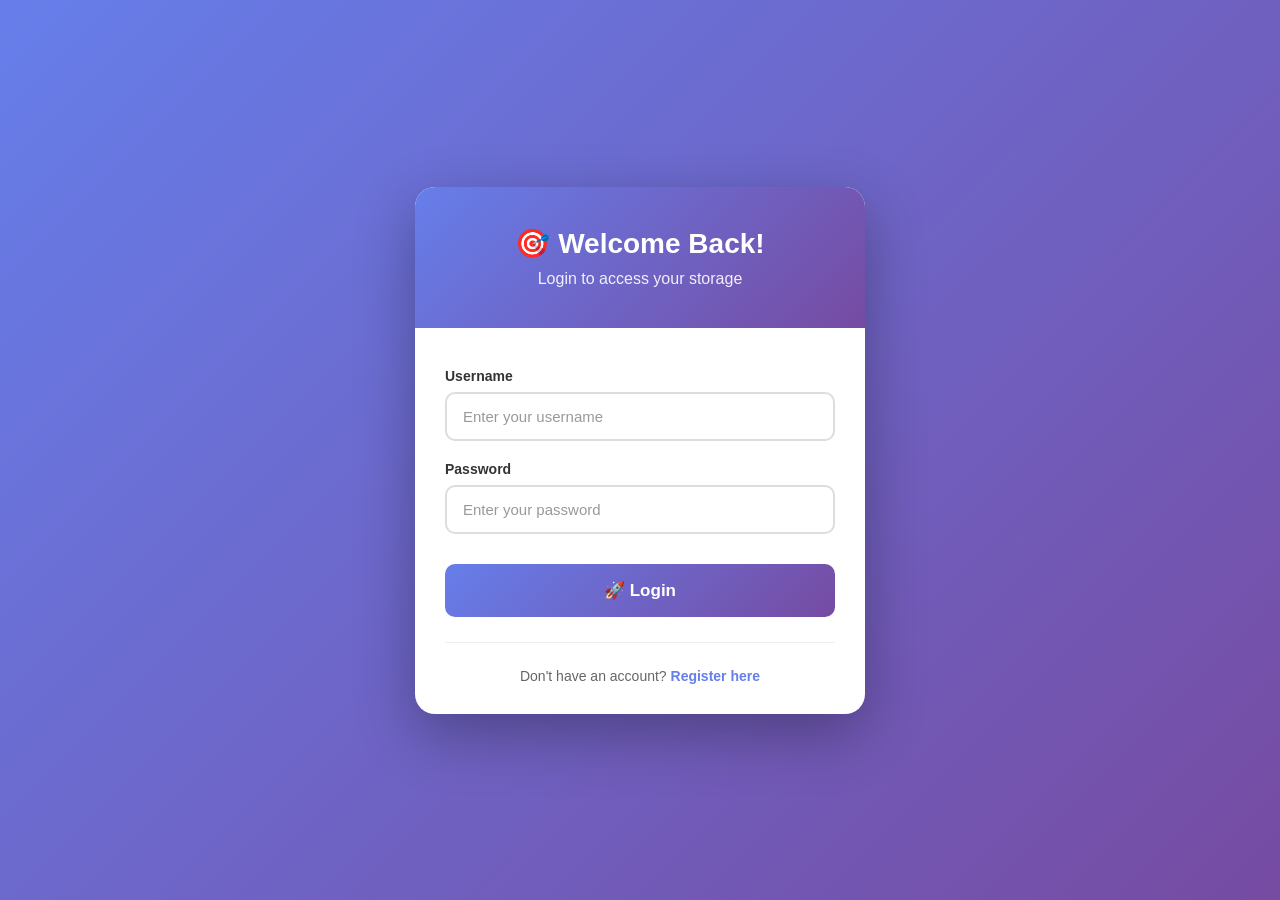
==== frontend/dashboard.html @ 31996324 "login-dash changes" ====
<!DOCTYPE html>
<html lang="en">
<head>
    <meta charset="UTF-8">
    <meta name="viewport" content="width=device-width, initial-scale=1.0">
    <title>Dashboard - Intelligent Multi-Modal Storage</title>
    <link rel="stylesheet" href="dashboard-style.css">
</head>
<body>
    <div class="container">
        <!-- Navigation Bar -->
        <nav class="navbar">
            <div class="navbar-left">
                <span class="logo">🎯</span>
                <h2>Multi-Modal Storage</h2>
            </div>
            <div class="navbar-right">
                <div class="user-info">
                    <div class="username" id="displayName">Loading...</div>
                    <div class="email" id="displayEmail"></div>
                </div>
                <button class="logout-btn" onclick="handleLogout()">
                    🚪 Logout
                </button>
            </div>
        </nav>

        <!-- Welcome Section -->
        <div class="welcome-section">
            <h1>Welcome, <span id="welcomeName">User</span>! 👋</h1>
            <p>Manage your files and uploads from your personal dashboard</p>
        </div>

        <!-- Statistics Cards -->
        <div class="stats-grid">
            <div class="stat-card">
                <div class="icon">🖼️</div>
                <div class="number" id="imageCount">0</div>
                <div class="label">Images</div>
            </div>
            <div class="stat-card">
                <div class="icon">🎬</div>
                <div class="number" id="videoCount">0</div>
                <div class="label">Videos</div>
            </div>
            <div class="stat-card">
                <div class="icon">📊</div>
                <div class="number" id="jsonCount">0</div>
                <div class="label">JSON Files</div>
            </div>
        </div>

        <!-- Upload Section -->
        <div class="upload-card">
            <h2>📤 Upload New Content</h2>
            
            <form id="uploadForm" method="POST" enctype="multipart/form-data">
                <!-- File Upload Section -->
                <div class="form-section">
                    <label for="media_file" class="form-label">
                        📁 Upload Media File
                        <span class="label-hint">(Images or Videos)</span>
                    </label>
                    <div class="file-input-wrapper">
                        <input 
                            type="file" 
                            id="media_file" 
                            name="file" 
                            accept="image/*,video/*"
                            class="file-input"
                        >
                        <label for="media_file" class="file-input-label">
                            <span class="file-icon">📎</span>
                            <span id="fileName">Choose a file...</span>
                        </label>
                    </div>
                    <p class="input-hint">Supported: JPG, PNG, GIF, MP4, AVI, MOV, etc.</p>
                </div>

                <!-- Divider -->
                <div class="divider">
                    <span>OR</span>
                </div>

                <!-- JSON Input Section -->
                <div class="form-section">
                    <label for="json_text" class="form-label">
                        📊 JSON Structured Data
                        <span class="label-hint">(Paste JSON content)</span>
                    </label>
                    <textarea 
                        id="json_text" 
                        name="json_data" 
                        placeholder='{"name": "John", "age": 25, "skills": ["Python", "AI"]}'
                        rows="6"
                        class="json-textarea"
                    ></textarea>
                    <p class="input-hint">System will auto-detect SQL vs NoSQL classification</p>
                </div>

                <!-- Comment Section -->
                <div class="form-section">
                    <label for="comment" class="form-label">
                        💬 Optional Comment
                    </label>
                    <input 
                        type="text" 
                        id="comment" 
                        name="comment" 
                        placeholder="Add metadata or description..."
                        class="comment-input"
                    >
                </div>

                <!-- Submit Button -->
                <button type="submit" class="submit-btn">
                    <span class="btn-icon">🚀</span>
                    Upload & Classify
                </button>

                <!-- Clear Form Button -->
                <button type="button" class="clear-btn" onclick="clearForm()">
                    Clear Form
                </button>

                <!-- Retrieve Button -->
                <button type="button" class="retrieve-btn" onclick="retrieveData()">
                    📂 View My Files
                </button>
            </form>
        </div>

        <!-- Result Display Area -->
        <div id="result" class="result-container" style="display: none;">
            <!-- Results will be dynamically inserted here -->
        </div>

        <!-- Footer Info -->
        <footer class="footer">
            <p>College Project • Intelligent Storage System • 2025</p>
        </footer>
    </div>

    <script>
        let currentUser = null;

        // Check authentication on page load
        window.addEventListener('load', async function() {
            try {
                const response = await fetch('http://127.0.0.1:5000/check-session', {
                    credentials: 'include'
                });
                const data = await response.json();
                
                if (!data.logged_in) {
                    // Not logged in, redirect to login page
                    window.location.href = 'login.html';
                    return;
                }
                
                // Set user info
                currentUser = data.user;
                document.getElementById('displayName').textContent = data.user.full_name || data.user.username;
                document.getElementById('displayEmail').textContent = data.user.email;
                document.getElementById('welcomeName').textContent = data.user.full_name || data.user.username;
                
                // Load dashboard statistics
                loadDashboardStats();
                
            } catch (error) {
                console.error('Session check failed:', error);
                window.location.href = 'login.html';
            }
        });

        // Load dashboard statistics
        async function loadDashboardStats() {
            try {
                const response = await fetch('http://127.0.0.1:5000/dashboard-stats', {
                    credentials: 'include'
                });
                const stats = await response.json();
                
                document.getElementById('imageCount').textContent = stats.total_images;
                document.getElementById('videoCount').textContent = stats.total_videos;
                document.getElementById('jsonCount').textContent = stats.total_json;
                
            } catch (error) {
                console.error('Failed to load stats:', error);
            }
        }

        // Handle logout
        async function handleLogout() {
            try {
                const response = await fetch('http://127.0.0.1:5000/logout', {
                    method: 'POST',
                    credentials: 'include'
                });
                
                if (response.ok) {
                    window.location.href = 'login.html';
                }
            } catch (error) {
                console.error('Logout failed:', error);
            }
        }

        // Display selected filename
        document.getElementById('media_file').addEventListener('change', function(e) {
            const fileName = e.target.files[0]?.name || 'Choose a file...';
            document.getElementById('fileName').textContent = fileName;
        });

        // Handle form submission
        document.getElementById('uploadForm').addEventListener('submit', async function(e) {
            e.preventDefault();

            const resultDiv = document.getElementById('result');
            resultDiv.style.display = 'block';
            resultDiv.innerHTML = `
                <div class="loading">
                    <div class="spinner"></div>
                    <p>Processing your upload...</p>
                </div>
            `;

            try {
                const formData = new FormData(this);

                const response = await fetch('http://127.0.0.1:5000/upload', {
                    method: 'POST',
                    credentials: 'include',
                    body: formData
                });

                const data = await response.json();

                if (response.ok) {
                    displaySuccess(data);
                    // Reload stats after successful upload
                    loadDashboardStats();
                } else {
                    displayError(data);
                }

            } catch (error) {
                resultDiv.innerHTML = `
                    <div class="result-card error-card">
                        <div class="result-header error">
                            <span class="result-icon">❌</span>
                            <h3>Connection Error</h3>
                        </div>
                        <div class="result-body">
                            <p><strong>Error:</strong> ${error.message}</p>
                        </div>
                    </div>
                `;
            }
        });

        function displaySuccess(data) {
            const resultDiv = document.getElementById('result');
            
            const typeIcons = {
                'image': '🖼️',
                'video': '🎬',
                'json': '📊'
            };
            
            const storageIcons = {
                'images': '🖼️',
                'videos': '🎬',
                'sql': '🗄️',
                'nosql': '📦'
            };

            let viewLink = '';
            if (data.filename && currentUser) {
                let folder = data.chosen_storage;
                if (folder === 'sql' || folder === 'nosql') {
                    folder = 'json_data';
                }
                viewLink = `http://127.0.0.1:5000/storage/${currentUser.username}/${folder}/${data.filename}`;
            }

            resultDiv.innerHTML = `
                <div class="result-card success-card">
                    <div class="result-header success">
                        <span class="result-icon">✅</span>
                        <h3>Upload Successful!</h3>
                    </div>
                    <div class="result-body">
                        <div class="result-item">
                            <span class="item-label">Input Type:</span>
                            <span class="item-value">
                                ${typeIcons[data.input_type] || '📄'} 
                                ${data.input_type.toUpperCase()}
                            </span>
                        </div>
                        <div class="result-item">
                            <span class="item-label">Storage Location:</span>
                            <span class="item-value">
                                ${storageIcons[data.chosen_storage] || '💾'} 
                                ${data.chosen_storage.toUpperCase()}
                            </span>
                        </div>
                        ${data.filename ? `
                        <div class="result-item">
                            <span class="item-label">Filename:</span>
                            <span class="item-value filename">${data.filename}</span>
                        </div>
                        ` : ''}
                        ${viewLink ? `
                        <div class="result-item">
                            <span class="item-label">View File:</span>
                            <span class="item-value">
                                <a href="${viewLink}" target="_blank" class="view-file-link">
                                    👁️ Open File
                                </a>
                            </span>
                        </div>
                        ` : ''}
                        ${data.comment_received ? `
                        <div class="result-item">
                            <span class="item-label">Comment:</span>
                            <span class="item-value">${data.comment_received}</span>
                        </div>
                        ` : ''}
                        <div class="result-message">
                            <p>${data.message}</p>
                        </div>
                    </div>
                </div>
            `;

            resultDiv.scrollIntoView({ behavior: 'smooth', block: 'nearest' });
            addCloseButton(resultDiv);
        }

        function displayError(data) {
            const resultDiv = document.getElementById('result');
            
            resultDiv.innerHTML = `
                <div class="result-card error-card">
                    <div class="result-header error">
                        <span class="result-icon">⚠️</span>
                        <h3>Upload Failed</h3>
                    </div>
                    <div class="result-body">
                        <div class="result-item">
                            <span class="item-label">Error:</span>
                            <span class="item-value error-text">${data.error || 'Unknown error'}</span>
                        </div>
                        <div class="result-message">
                            <p>${data.message || 'Please check your input and try again.'}</p>
                        </div>
                    </div>
                </div>
            `;

            resultDiv.scrollIntoView({ behavior: 'smooth', block: 'nearest' });
            addCloseButton(resultDiv);
        }

        function addCloseButton(resultDiv) {
            if (resultDiv.querySelector('.close-result-btn')) return;
            
            const closeBtn = document.createElement('button');
            closeBtn.className = 'close-result-btn';
            closeBtn.innerHTML = '✖ Close';
            closeBtn.onclick = function() {
                resultDiv.style.display = 'none';
            };
            
            const resultCard = resultDiv.querySelector('.result-card');
            if (resultCard) {
                resultCard.appendChild(closeBtn);
            }
        }

        function clearForm() {
            document.getElementById('uploadForm').reset();
            document.getElementById('fileName').textContent = 'Choose a file...';
        }

        async function retrieveData() {
            const resultDiv = document.getElementById('result');
            resultDiv.style.display = 'block';
            resultDiv.innerHTML = `<div class="loading"><div class="spinner"></div><p>Fetching your files...</p></div>`;

            try {
                const response = await fetch('http://127.0.0.1:5000/retrieve', {
                    credentials: 'include'
                });
                const data = await response.json();

                const imageLinks = data.images.map(file => 
                    `<a href="http://127.0.0.1:5000/storage/${currentUser.username}/images/${file}" target="_blank">${file}</a>`
                ).join(', ') || 'No images stored';

                const videoLinks = data.videos.map(file => 
                    `<a href="http://127.0.0.1:5000/storage/${currentUser.username}/videos/${file}" target="_blank">${file}</a>`
                ).join(', ') || 'No videos stored';

                const jsonLinks = data.json_data.map(file => 
                    `<a href="http://127.0.0.1:5000/storage/${currentUser.username}/json_data/${file}" target="_blank">${file}</a>`
                ).join(', ') || 'No JSON files stored';

                let html = `
                    <div class="result-card success-card">
                        <div class="result-header success">
                            <span class="result-icon">📂</span>
                            <h3>Your Files</h3>
                        </div>
                        <div class="result-body">
                            <p><strong>Images:</strong> ${imageLinks}</p>
                            <p><strong>Videos:</strong> ${videoLinks}</p>
                            <p><strong>JSON Data:</strong> ${jsonLinks}</p>
                        </div>
                    </div>`;
                
                resultDiv.innerHTML = html;
                addCloseButton(resultDiv);
            } catch (error) {
                resultDiv.innerHTML = `
                    <div class="result-card error-card">
                        <div class="result-header error">
                            <span class="result-icon">❌</span>
                            <h3>Error</h3>
                        </div>
                        <div class="result-body">
                            <p>Failed to retrieve data: ${error.message}</p>
                        </div>
                    </div>`;
                addCloseButton(resultDiv);
            }
        }
    </script>
</body>
</html>
---- frontend/dashboard-style.css ----
/* ========================================
   Modern Dashboard Styling
   Intelligent Multi-Modal Storage System
   ======================================== */

/* ========== Global Styles ========== */
* {
    margin: 0;
    padding: 0;
    box-sizing: border-box;
}

:root {
    --primary: #667eea;
    --primary-dark: #5568d3;
    --secondary: #764ba2;
    --success: #10b981;
    --danger: #ef4444;
    --warning: #f59e0b;
    --info: #3b82f6;
    --dark: #1f2937;
    --light: #f9fafb;
    --border: #e5e7eb;
    --shadow: 0 4px 6px -1px rgba(0, 0, 0, 0.1);
    --shadow-lg: 0 20px 25px -5px rgba(0, 0, 0, 0.1);
}

body {
    font-family: 'Inter', 'Segoe UI', system-ui, -apple-system, sans-serif;
    background: linear-gradient(135deg, #667eea 0%, #764ba2 100%);
    min-height: 100vh;
    padding: 20px;
    line-height: 1.6;
    color: var(--dark);
}

.container {
    max-width: 1200px;
    margin: 0 auto;
    animation: fadeIn 0.6s ease-out;
}

@keyframes fadeIn {
    from {
        opacity: 0;
        transform: translateY(20px);
    }
    to {
        opacity: 1;
        transform: translateY(0);
    }
}

/* ========== Navigation Bar ========== */
.navbar {
    background: white;
    padding: 20px 35px;
    box-shadow: var(--shadow-lg);
    display: flex;
    justify-content: space-between;
    align-items: center;
    margin-bottom: 30px;
    border-radius: 20px;
    backdrop-filter: blur(10px);
    transition: all 0.3s ease;
}

.navbar:hover {
    box-shadow: 0 25px 30px -5px rgba(0, 0, 0, 0.15);
}

.navbar-left {
    display: flex;
    align-items: center;
    gap: 15px;
}

.navbar-left .logo {
    font-size: 32px;
    animation: pulse 2s infinite;
}

@keyframes pulse {
    0%, 100% { transform: scale(1); }
    50% { transform: scale(1.1); }
}

.navbar-left h2 {
    margin: 0;
    background: linear-gradient(135deg, var(--primary) 0%, var(--secondary) 100%);
    -webkit-background-clip: text;
    -webkit-text-fill-color: transparent;
    background-clip: text;
    font-size: 22px;
    font-weight: 700;
}

.navbar-right {
    display: flex;
    align-items: center;
    gap: 25px;
}

.user-info {
    text-align: right;
    padding-right: 20px;
    border-right: 2px solid var(--border);
}

.user-info .username {
    font-weight: 700;
    color: var(--dark);
    font-size: 16px;
    display: flex;
    align-items: center;
    gap: 8px;
}

.user-info .username::before {
    content: "👤";
    font-size: 20px;
}

.user-info .email {
    font-size: 13px;
    color: #6b7280;
    margin-top: 2px;
}

.logout-btn {
    padding: 12px 24px;
    background: linear-gradient(135deg, var(--danger) 0%, #dc2626 100%);
    color: white;
    border: none;
    border-radius: 12px;
    font-weight: 600;
    cursor: pointer;
    transition: all 0.3s ease;
    font-size: 14px;
    display: flex;
    align-items: center;
    gap: 8px;
    box-shadow: 0 4px 12px rgba(239, 68, 68, 0.3);
}

.logout-btn:hover {
    transform: translateY(-2px);
    box-shadow: 0 8px 16px rgba(239, 68, 68, 0.4);
}

.logout-btn:active {
    transform: translateY(0);
}

/* ========== Welcome Section ========== */
.welcome-section {
    background: linear-gradient(135deg, #667eea 0%, #764ba2 100%);
    color: white;
    padding: 50px 40px;
    border-radius: 25px;
    margin-bottom: 30px;
    text-align: center;
    box-shadow: var(--shadow-lg);
    position: relative;
    overflow: hidden;
}

.welcome-section::before {
    content: "";
    position: absolute;
    top: -50%;
    right: -50%;
    width: 200%;
    height: 200%;
    background: radial-gradient(circle, rgba(255,255,255,0.1) 0%, transparent 70%);
    animation: rotate 20s linear infinite;
}

@keyframes rotate {
    from { transform: rotate(0deg); }
    to { transform: rotate(360deg); }
}

.welcome-section h1 {
    margin: 0 0 15px 0;
    font-size: 36px;
    font-weight: 800;
    position: relative;
    z-index: 1;
}

.welcome-section p {
    font-size: 18px;
    opacity: 0.95;
    position: relative;
    z-index: 1;
}

/* ========== Statistics Grid ========== */
.stats-grid {
    display: grid;
    grid-template-columns: repeat(auto-fit, minmax(240px, 1fr));
    gap: 25px;
    margin-bottom: 35px;
}

.stat-card {
    background: white;
    padding: 35px;
    border-radius: 20px;
    box-shadow: var(--shadow);
    text-align: center;
    transition: all 0.3s ease;
    border: 2px solid transparent;
    position: relative;
    overflow: hidden;
}

.stat-card::before {
    content: "";
    position: absolute;
    top: 0;
    left: 0;
    right: 0;
    height: 4px;
    background: linear-gradient(90deg, var(--primary), var(--secondary));
}

.stat-card:hover {
    transform: translateY(-8px);
    box-shadow: var(--shadow-lg);
    border-color: var(--primary);
}

.stat-card .icon {
    font-size: 56px;
    margin-bottom: 15px;
    filter: drop-shadow(0 4px 8px rgba(0,0,0,0.1));
}

.stat-card .number {
    font-size: 48px;
    font-weight: 800;
    background: linear-gradient(135deg, var(--primary) 0%, var(--secondary) 100%);
    -webkit-background-clip: text;
    -webkit-text-fill-color: transparent;
    background-clip: text;
    margin: 15px 0;
}

.stat-card .label {
    color: #6b7280;
    font-size: 16px;
    font-weight: 600;
    text-transform: uppercase;
    letter-spacing: 0.5px;
}

/* ========== Upload Card ========== */
.upload-card {
    background: white;
    padding: 40px;
    border-radius: 25px;
    box-shadow: var(--shadow-lg);
    margin-bottom: 30px;
}

.upload-card h2 {
    margin: 0 0 30px 0;
    color: var(--dark);
    font-size: 26px;
    font-weight: 700;
    display: flex;
    align-items: center;
    gap: 12px;
}

/* ========== Form Sections ========== */
.form-section {
    margin-bottom: 30px;
}

.form-label {
    display: block;
    font-weight: 600;
    color: var(--dark);
    margin-bottom: 12px;
    font-size: 15px;
}

.label-hint {
    font-weight: normal;
    color: #6b7280;
    font-size: 13px;
    margin-left: 5px;
}

.input-hint {
    font-size: 13px;
    color: #9ca3af;
    margin-top: 8px;
    font-style: italic;
}

/* ========== File Input ========== */
.file-input-wrapper {
    position: relative;
}

.file-input {
    display: none;
}

.file-input-label {
    display: flex;
    align-items: center;
    padding: 20px 25px;
    background: linear-gradient(135deg, #f3f4f6 0%, #e5e7eb 100%);
    border: 3px dashed var(--primary);
    border-radius: 15px;
    cursor: pointer;
    transition: all 0.3s ease;
}

.file-input-label:hover {
    background: linear-gradient(135deg, #e5e7eb 0%, #d1d5db 100%);
    border-color: var(--secondary);
    transform: translateY(-2px);
}

.file-icon {
    font-size: 28px;
    margin-right: 15px;
}

#fileName {
    color: #4b5563;
    font-size: 15px;
    font-weight: 500;
}

/* ========== JSON Textarea ========== */
.json-textarea {
    width: 100%;
    padding: 20px;
    border: 2px solid var(--border);
    border-radius: 15px;
    font-family: 'Monaco', 'Courier New', monospace;
    font-size: 14px;
    resize: vertical;
    transition: all 0.3s ease;
    background: #f9fafb;
}

.json-textarea:focus {
    outline: none;
    border-color: var(--primary);
    background: white;
    box-shadow: 0 0 0 4px rgba(102, 126, 234, 0.1);
}

/* ========== Comment Input ========== */
.comment-input {
    width: 100%;
    padding: 16px 20px;
    border: 2px solid var(--border);
    border-radius: 15px;
    font-size: 15px;
    transition: all 0.3s ease;
    background: #f9fafb;
}

.comment-input:focus {
    outline: none;
    border-color: var(--primary);
    background: white;
    box-shadow: 0 0 0 4px rgba(102, 126, 234, 0.1);
}

/* ========== Divider ========== */
.divider {
    display: flex;
    align-items: center;
    text-align: center;
    margin: 35px 0;
}

.divider::before,
.divider::after {
    content: '';
    flex: 1;
    border-bottom: 2px solid var(--border);
}

.divider span {
    padding: 0 20px;
    color: #9ca3af;
    font-weight: 700;
    font-size: 14px;
    text-transform: uppercase;
    letter-spacing: 1px;
}

/* ========== Buttons ========== */
.submit-btn {
    width: 100%;
    padding: 18px;
    background: linear-gradient(135deg, var(--primary) 0%, var(--secondary) 100%);
    color: white;
    border: none;
    border-radius: 15px;
    font-size: 17px;
    font-weight: 700;
    cursor: pointer;
    transition: all 0.3s ease;
    display: flex;
    align-items: center;
    justify-content: center;
    gap: 12px;
    box-shadow: 0 8px 20px rgba(102, 126, 234, 0.3);
    text-transform: uppercase;
    letter-spacing: 0.5px;
}

.submit-btn:hover {
    transform: translateY(-3px);
    box-shadow: 0 12px 28px rgba(102, 126, 234, 0.4);
}

.submit-btn:active {
    transform: translateY(-1px);
}

.btn-icon {
    font-size: 22px;
}

.clear-btn, .retrieve-btn {
    width: 100%;
    padding: 14px;
    color: white;
    border: none;
    border-radius: 15px;
    font-size: 15px;
    font-weight: 600;
    cursor: pointer;
    margin-top: 15px;
    transition: all 0.3s ease;
    display: flex;
    align-items: center;
    justify-content: center;
    gap: 8px;
}

.clear-btn {
    background: linear-gradient(135deg, #6b7280 0%, #4b5563 100%);
    box-shadow: 0 4px 12px rgba(107, 114, 128, 0.3);
}

.clear-btn:hover {
    background: linear-gradient(135deg, #4b5563 0%, #374151 100%);
    transform: translateY(-2px);
    box-shadow: 0 6px 16px rgba(107, 114, 128, 0.4);
}

.retrieve-btn {
    background: linear-gradient(135deg, var(--info) 0%, #2563eb 100%);
    box-shadow: 0 4px 12px rgba(59, 130, 246, 0.3);
}

.retrieve-btn:hover {
    background: linear-gradient(135deg, #2563eb 0%, #1d4ed8 100%);
    transform: translateY(-2px);
    box-shadow: 0 6px 16px rgba(59, 130, 246, 0.4);
}

/* ========== Result Container ========== */
.result-container {
    margin-bottom: 30px;
    animation: slideUp 0.5s ease-out;
}

@keyframes slideUp {
    from {
        opacity: 0;
        transform: translateY(40px);
    }
    to {
        opacity: 1;
        transform: translateY(0);
    }
}

.result-card {
    background: white;
    border-radius: 20px;
    box-shadow: var(--shadow-lg);
    overflow: hidden;
}

.result-header {
    padding: 25px 35px;
    display: flex;
    align-items: center;
    gap: 15px;
    color: white;
}

.result-header.success {
    background: linear-gradient(135deg, var(--success) 0%, #059669 100%);
}

.result-header.error {
    background: linear-gradient(135deg, var(--danger) 0%, #dc2626 100%);
}

.result-icon {
    font-size: 32px;
    filter: drop-shadow(0 2px 4px rgba(0,0,0,0.2));
}

.result-header h3 {
    font-size: 22px;
    font-weight: 700;
}

.result-body {
    padding: 35px;
}

/* ========== Result Items ========== */
.result-item {
    display: flex;
    justify-content: space-between;
    align-items: flex-start;
    padding: 16px 0;
    border-bottom: 2px solid var(--border);
}

.result-item:last-of-type {
    border-bottom: none;
}

.item-label {
    font-weight: 700;
    color: var(--dark);
    flex-shrink: 0;
    margin-right: 20px;
    font-size: 15px;
}

.item-value {
    color: #4b5563;
    text-align: right;
    word-break: break-word;
    font-weight: 500;
}

.item-value.filename {
    font-family: 'Monaco', 'Courier New', monospace;
    background: linear-gradient(135deg, #f3f4f6 0%, #e5e7eb 100%);
    padding: 8px 14px;
    border-radius: 8px;
    font-size: 13px;
    border: 1px solid var(--border);
}

.error-text {
    color: var(--danger);
    font-weight: 700;
}

.view-file-link {
    display: inline-flex;
    align-items: center;
    gap: 8px;
    padding: 10px 20px;
    background: linear-gradient(135deg, var(--primary) 0%, var(--secondary) 100%);
    color: white !important;
    text-decoration: none;
    border-radius: 10px;
    font-size: 14px;
    font-weight: 600;
    transition: all 0.3s ease;
    box-shadow: 0 4px 12px rgba(102, 126, 234, 0.3);
}

.view-file-link:hover {
    transform: translateY(-2px);
    box-shadow: 0 6px 16px rgba(102, 126, 234, 0.4);
}

/* ========== Result Message ========== */
.result-message {
    margin-top: 25px;
    padding: 20px;
    background: linear-gradient(135deg, #f0f9ff 0%, #e0f2fe 100%);
    border-radius: 12px;
    border-left: 4px solid var(--info);
}

.result-message p {
    color: #0c4a6e;
    font-size: 14px;
    line-height: 1.7;
}

/* ========== Retrieved Data Styling ========== */
.result-body p {
    margin-bottom: 15px;
    padding: 15px 20px;
    background: linear-gradient(135deg, #f9fafb 0%, #f3f4f6 100%);
    border-radius: 12px;
    border-left: 4px solid var(--primary);
}

.result-body p:last-child {
    margin-bottom: 0;
}

.result-body p strong {
    color: var(--primary);
    display: inline-block;
    min-width: 140px;
    font-weight: 700;
}

.result-body p a {
    color: var(--info);
    text-decoration: none;
    font-weight: 600;
    transition: all 0.2s ease;
    padding: 2px 6px;
    border-radius: 4px;
}

.result-body p a:hover {
    background: rgba(59, 130, 246, 0.1);
    color: #2563eb;
}

/* ========== Close Button ========== */
.close-result-btn {
    width: 100%;
    padding: 14px;
    background: #f3f4f6;
    color: #6b7280;
    border: none;
    border-top: 2px solid var(--border);
    border-radius: 0 0 20px 20px;
    font-size: 14px;
    font-weight: 600;
    cursor: pointer;
    transition: all 0.3s ease;
}

.close-result-btn:hover {
    background: #e5e7eb;
    color: var(--dark);
}

/* ========== Loading State ========== */
.loading {
    text-align: center;
    padding: 50px;
    background: white;
    border-radius: 20px;
    box-shadow: var(--shadow-lg);
}

.spinner {
    border: 5px solid #f3f4f6;
    border-top: 5px solid var(--primary);
    border-radius: 50%;
    width: 60px;
    height: 60px;
    animation: spin 0.8s linear infinite;
    margin: 0 auto 25px;
}

@keyframes spin {
    0% { transform: rotate(0deg); }
    100% { transform: rotate(360deg); }
}

.loading p {
    color: #6b7280;
    font-size: 17px;
    font-weight: 600;
}

/* ========== Footer ========== */
.footer {
    text-align: center;
    padding: 25px;
    color: white;
    font-size: 14px;
    opacity: 0.95;
    margin-top: 20px;
    font-weight: 500;
}

/* ========== Responsive Design ========== */
@media (max-width: 968px) {
    .stats-grid {
        grid-template-columns: repeat(auto-fit, minmax(200px, 1fr));
    }
}

@media (max-width: 768px) {
    body {
        padding: 15px;
    }

    .navbar {
        flex-direction: column;
        padding: 20px;
        gap: 15px;
    }

    .navbar-right {
        width: 100%;
        flex-direction: column;
        gap: 15px;
    }

    .user-info {
        text-align: center;
        padding-right: 0;
        border-right: none;
        padding-bottom: 15px;
        border-bottom: 2px solid var(--border);
        width: 100%;
    }

    .logout-btn {
        width: 100%;
        justify-content: center;
    }

    .welcome-section {
        padding: 35px 25px;
    }

    .welcome-section h1 {
        font-size: 28px;
    }

    .welcome-section p {
        font-size: 16px;
    }

    .upload-card {
        padding: 25px 20px;
    }

    .upload-card h2 {
        font-size: 22px;
    }

    .result-item {
        flex-direction: column;
        gap: 8px;
    }

    .item-value {
        text-align: left;
    }

    .result-body {
        padding: 25px 20px;
    }

    .stats-grid {
        grid-template-columns: 1fr;
    }
}

@media (max-width: 480px) {
    .welcome-section h1 {
        font-size: 24px;
    }

    .stat-card {
        padding: 25px;
    }

    .stat-card .icon {
        font-size: 48px;
    }

    .stat-card .number {
        font-size: 40px;
    }

    .upload-card {
        padding: 20px 15px;
    }

    .form-label {
        font-size: 14px;
    }

    .submit-btn {
        font-size: 16px;
        padding: 16px;
    }
}

/* ========== Smooth Scrolling ========== */
html {
    scroll-behavior: smooth;
}

/* ========== Selection Styling ========== */
::selection {
    background: var(--primary);
    color: white;
}

::-moz-selection {
    background: var(--primary);
    color: white;
}
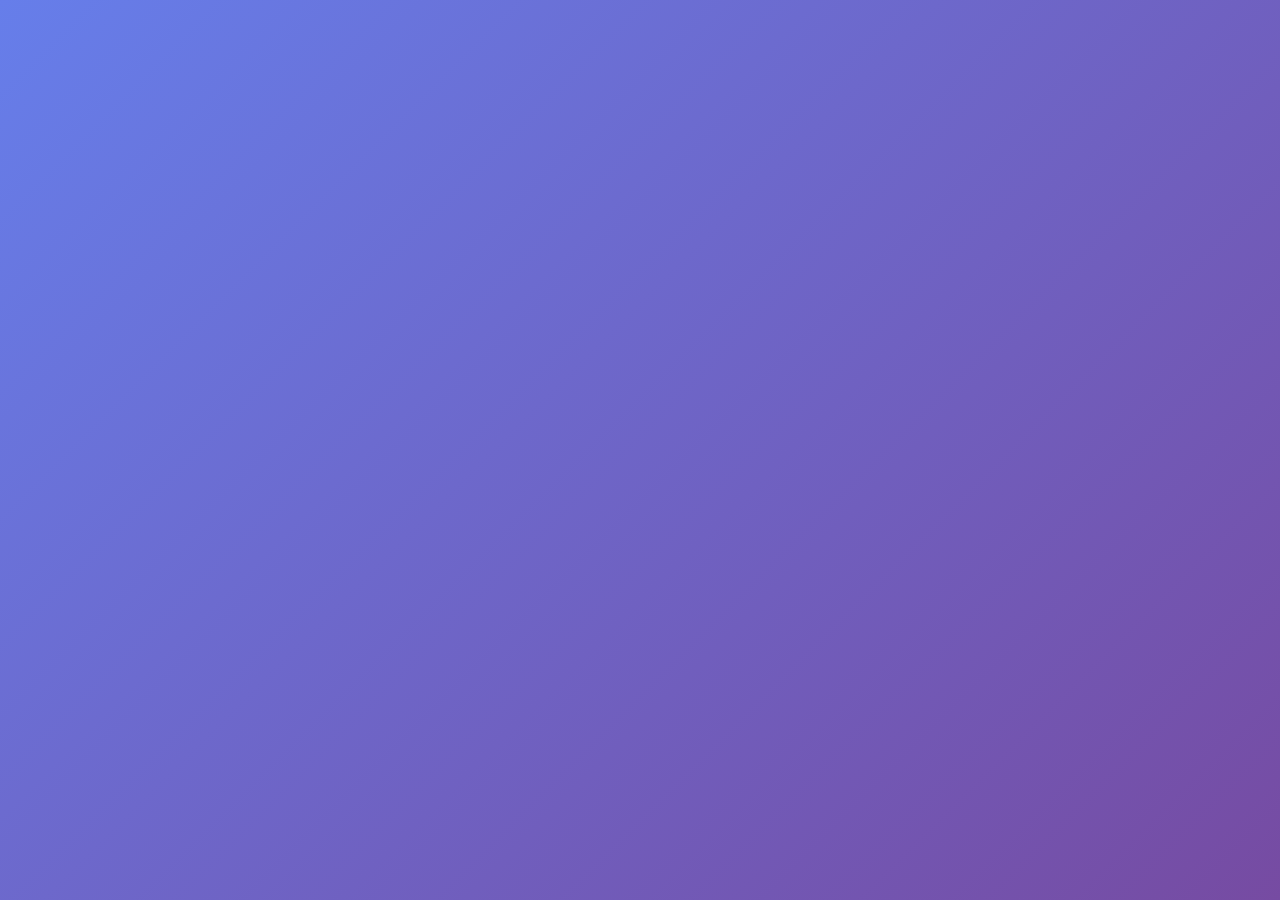
==== commit d58e82f7: "updating view and download feature" ====
--- a/frontend/dashboard.html
+++ b/frontend/dashboard.html
@@ -135,6 +135,27 @@
             <!-- Results will be dynamically inserted here -->
         </div>
 
+        <!-- Image/Video Modal Popup -->
+        <div id="mediaModal" class="modal" style="display: none;">
+            <div class="modal-content">
+                <div class="modal-header">
+                    <h3 id="modalTitle">View File</h3>
+                    <button class="modal-close" onclick="closeModal()">&times;</button>
+                </div>
+                <div class="modal-body">
+                    <img id="modalImage" src="" alt="File preview" style="display: none;">
+                    <video id="modalVideo" controls style="display: none;">
+                        <source id="modalVideoSource" src="" type="">
+                    </video>
+                    <pre id="modalJson" style="display: none;"></pre>
+                </div>
+                <div class="modal-footer">
+                    <a id="modalDownload" href="" download class="modal-btn download-btn">⬇️ Download</a>
+                    <button onclick="closeModal()" class="modal-btn close-btn">✖ Close</button>
+                </div>
+            </div>
+        </div>
+
         <!-- Footer Info -->
         <footer class="footer">
             <p>College Project • Intelligent Storage System • 2025</p>
@@ -143,6 +164,82 @@
 
     <script>
         let currentUser = null;
+
+        // Modal functions
+        function openModal(fileUrl, fileType, filename, downloadUrl) {
+            const modal = document.getElementById('mediaModal');
+            const modalImage = document.getElementById('modalImage');
+            const modalVideo = document.getElementById('modalVideo');
+            const modalVideoSource = document.getElementById('modalVideoSource');
+            const modalJson = document.getElementById('modalJson');
+            const modalTitle = document.getElementById('modalTitle');
+            const modalDownload = document.getElementById('modalDownload');
+
+            // Hide all content types first
+            modalImage.style.display = 'none';
+            modalVideo.style.display = 'none';
+            modalJson.style.display = 'none';
+
+            // Set download link
+            modalDownload.href = downloadUrl;
+            modalDownload.download = filename;
+
+            // Show appropriate content based on file type
+            if (fileType === 'image') {
+                modalImage.src = fileUrl;
+                modalImage.style.display = 'block';
+                modalTitle.textContent = '🖼️ ' + filename;
+            } else if (fileType === 'video') {
+                modalVideoSource.src = fileUrl;
+                modalVideoSource.type = 'video/' + filename.split('.').pop();
+                modalVideo.load();
+                modalVideo.style.display = 'block';
+                modalTitle.textContent = '🎬 ' + filename;
+            } else if (fileType === 'json') {
+                fetch(fileUrl, { credentials: 'include' })
+                    .then(res => res.json())
+                    .then(data => {
+                        modalJson.textContent = JSON.stringify(data, null, 2);
+                        modalJson.style.display = 'block';
+                    })
+                    .catch(err => {
+                        modalJson.textContent = 'Error loading JSON: ' + err.message;
+                        modalJson.style.display = 'block';
+                    });
+                modalTitle.textContent = '📊 ' + filename;
+            }
+
+            modal.style.display = 'flex';
+            document.body.style.overflow = 'hidden'; // Prevent background scrolling
+        }
+
+        function closeModal() {
+            const modal = document.getElementById('mediaModal');
+            const modalVideo = document.getElementById('modalVideo');
+            
+            // Stop video if playing
+            if (modalVideo) {
+                modalVideo.pause();
+            }
+
+            modal.style.display = 'none';
+            document.body.style.overflow = 'auto'; // Re-enable scrolling
+        }
+
+        // Close modal when clicking outside content
+        window.onclick = function(event) {
+            const modal = document.getElementById('mediaModal');
+            if (event.target === modal) {
+                closeModal();
+            }
+        }
+
+        // Close modal on Escape key
+        document.addEventListener('keydown', function(event) {
+            if (event.key === 'Escape') {
+                closeModal();
+            }
+        });
 
         // Check authentication on page load
         window.addEventListener('load', async function() {
@@ -276,12 +373,20 @@
             };
 
             let viewLink = '';
+            let downloadLink = '';
+            let fileType = '';
             if (data.filename && currentUser) {
                 let folder = data.chosen_storage;
                 if (folder === 'sql' || folder === 'nosql') {
                     folder = 'json_data';
                 }
                 viewLink = `http://127.0.0.1:5000/storage/${currentUser.username}/${folder}/${data.filename}`;
+                downloadLink = `http://127.0.0.1:5000/download/${currentUser.username}/${folder}/${data.filename}`;
+                
+                // Determine file type
+                if (data.input_type === 'image') fileType = 'image';
+                else if (data.input_type === 'video') fileType = 'video';
+                else if (data.input_type === 'json') fileType = 'json';
             }
 
             resultDiv.innerHTML = `
@@ -313,10 +418,13 @@
                         ` : ''}
                         ${viewLink ? `
                         <div class="result-item">
-                            <span class="item-label">View File:</span>
-                            <span class="item-value">
-                                <a href="${viewLink}" target="_blank" class="view-file-link">
-                                    👁️ Open File
+                            <span class="item-label">Actions:</span>
+                            <span class="item-value action-buttons">
+                                <button onclick="openModal('${viewLink}', '${fileType}', '${data.filename}', '${downloadLink}')" class="view-file-link">
+                                    👁️ View File
+                                </button>
+                                <a href="${downloadLink}" download class="download-file-link">
+                                    ⬇️ Download
                                 </a>
                             </span>
                         </div>
@@ -395,18 +503,58 @@
                 });
                 const data = await response.json();
 
-                const imageLinks = data.images.map(file => 
-                    `<a href="http://127.0.0.1:5000/storage/${currentUser.username}/images/${file}" target="_blank">${file}</a>`
-                ).join(', ') || 'No images stored';
-
-                const videoLinks = data.videos.map(file => 
-                    `<a href="http://127.0.0.1:5000/storage/${currentUser.username}/videos/${file}" target="_blank">${file}</a>`
-                ).join(', ') || 'No videos stored';
-
-                const jsonLinks = data.json_data.map(file => 
-                    `<a href="http://127.0.0.1:5000/storage/${currentUser.username}/json_data/${file}" target="_blank">${file}</a>`
-                ).join(', ') || 'No JSON files stored';
-
+                // Helper function to get file icon
+                const getFileIcon = (filename, type) => {
+                    if (type === 'images') return '🖼️';
+                    if (type === 'videos') return '🎬';
+                    if (type === 'json') return '📊';
+                    return '📄';
+                };
+
+                // Helper function to create file list HTML
+                const createFileList = (files, type, folderName) => {
+                    if (files.length === 0) {
+                        return `
+                            <div class="empty-state">
+                                <div class="empty-state-icon">${getFileIcon('', type)}</div>
+                                <div class="empty-state-text">No ${type} uploaded yet</div>
+                            </div>
+                        `;
+                    }
+
+                    return `
+                        <div class="files-list">
+                            ${files.map(file => {
+                                const viewUrl = `http://127.0.0.1:5000/storage/${currentUser.username}/${folderName}/${file}`;
+                                const downloadUrl = `http://127.0.0.1:5000/download/${currentUser.username}/${folderName}/${file}`;
+                                const fileType = type === 'images' ? 'image' : (type === 'videos' ? 'video' : 'json');
+                                
+                                return `
+                                <div class="file-item-row">
+                                    <div class="file-info">
+                                        <div class="file-type-icon">${getFileIcon(file, type)}</div>
+                                        <div class="file-details">
+                                            <div class="file-name-text">${file}</div>
+                                        </div>
+                                    </div>
+                                    <div class="file-actions-buttons">
+                                        <button onclick="openModal('${viewUrl}', '${fileType}', '${file}', '${downloadUrl}')" 
+                                                class="action-btn view-btn">
+                                            👁️ View
+                                        </button>
+                                        <a href="${downloadUrl}" 
+                                           download 
+                                           class="action-btn download-btn">
+                                            ⬇️ Download
+                                        </a>
+                                    </div>
+                                </div>
+                            `;}).join('')}
+                        </div>
+                    `;
+                };
+
+                // Build the complete HTML
                 let html = `
                     <div class="result-card success-card">
                         <div class="result-header success">
@@ -414,11 +562,40 @@
                             <h3>Your Files</h3>
                         </div>
                         <div class="result-body">
-                            <p><strong>Images:</strong> ${imageLinks}</p>
-                            <p><strong>Videos:</strong> ${videoLinks}</p>
-                            <p><strong>JSON Data:</strong> ${jsonLinks}</p>
-                        </div>
-                    </div>`;
+                            <div class="files-container">
+                                <!-- Images Section -->
+                                <div class="file-category-section">
+                                    <div class="file-category-header">
+                                        <span class="file-category-icon">🖼️</span>
+                                        <h4 class="file-category-title">Images</h4>
+                                        <span class="file-count">${data.images.length}</span>
+                                    </div>
+                                    ${createFileList(data.images, 'images', 'images')}
+                                </div>
+
+                                <!-- Videos Section -->
+                                <div class="file-category-section">
+                                    <div class="file-category-header">
+                                        <span class="file-category-icon">🎬</span>
+                                        <h4 class="file-category-title">Videos</h4>
+                                        <span class="file-count">${data.videos.length}</span>
+                                    </div>
+                                    ${createFileList(data.videos, 'videos', 'videos')}
+                                </div>
+
+                                <!-- JSON Data Section -->
+                                <div class="file-category-section">
+                                    <div class="file-category-header">
+                                        <span class="file-category-icon">📊</span>
+                                        <h4 class="file-category-title">JSON Data</h4>
+                                        <span class="file-count">${data.json_data.length}</span>
+                                    </div>
+                                    ${createFileList(data.json_data, 'json', 'json_data')}
+                                </div>
+                            </div>
+                        </div>
+                    </div>
+                `;
                 
                 resultDiv.innerHTML = html;
                 addCloseButton(resultDiv);
--- a/frontend/dashboard-style.css
+++ b/frontend/dashboard-style.css
@@ -605,38 +605,167 @@
     line-height: 1.7;
 }
 
-/* ========== Retrieved Data Styling ========== */
-.result-body p {
+/* ========== Retrieved Data - Better File List Styling ========== */
+.files-container {
+    display: flex;
+    flex-direction: column;
+    gap: 25px;
+}
+
+.file-category-section {
+    background: linear-gradient(135deg, #f9fafb 0%, #ffffff 100%);
+    border-radius: 15px;
+    padding: 20px;
+    border: 2px solid var(--border);
+}
+
+.file-category-header {
+    display: flex;
+    align-items: center;
+    gap: 10px;
     margin-bottom: 15px;
-    padding: 15px 20px;
-    background: linear-gradient(135deg, #f9fafb 0%, #f3f4f6 100%);
-    border-radius: 12px;
-    border-left: 4px solid var(--primary);
-}
-
-.result-body p:last-child {
-    margin-bottom: 0;
-}
-
-.result-body p strong {
-    color: var(--primary);
-    display: inline-block;
-    min-width: 140px;
+    padding-bottom: 12px;
+    border-bottom: 2px solid var(--primary);
+}
+
+.file-category-icon {
+    font-size: 24px;
+}
+
+.file-category-title {
+    font-size: 18px;
     font-weight: 700;
-}
-
-.result-body p a {
-    color: var(--info);
+    color: var(--dark);
+    margin: 0;
+}
+
+.file-count {
+    margin-left: auto;
+    background: var(--primary);
+    color: white;
+    padding: 4px 12px;
+    border-radius: 20px;
+    font-size: 12px;
+    font-weight: 600;
+}
+
+.files-list {
+    display: flex;
+    flex-direction: column;
+    gap: 10px;
+}
+
+.file-item-row {
+    display: flex;
+    justify-content: space-between;
+    align-items: center;
+    padding: 12px 16px;
+    background: white;
+    border: 1px solid var(--border);
+    border-radius: 10px;
+    transition: all 0.3s ease;
+}
+
+.file-item-row:hover {
+    border-color: var(--primary);
+    box-shadow: 0 4px 12px rgba(102, 126, 234, 0.15);
+    transform: translateY(-2px);
+}
+
+.file-info {
+    display: flex;
+    align-items: center;
+    gap: 12px;
+    flex: 1;
+    min-width: 0;
+}
+
+.file-type-icon {
+    font-size: 28px;
+    flex-shrink: 0;
+}
+
+.file-details {
+    flex: 1;
+    min-width: 0;
+}
+
+.file-name-text {
+    font-size: 14px;
+    font-weight: 600;
+    color: var(--dark);
+    word-break: break-all;
+    line-height: 1.4;
+}
+
+.file-size {
+    font-size: 12px;
+    color: #6b7280;
+    margin-top: 2px;
+}
+
+.file-actions-buttons {
+    display: flex;
+    gap: 8px;
+    flex-shrink: 0;
+}
+
+.action-btn {
+    display: inline-flex;
+    align-items: center;
+    gap: 6px;
+    padding: 8px 16px;
+    border: none;
+    border-radius: 8px;
+    font-size: 13px;
+    font-weight: 600;
+    cursor: pointer;
+    transition: all 0.3s ease;
     text-decoration: none;
-    font-weight: 600;
-    transition: all 0.2s ease;
-    padding: 2px 6px;
-    border-radius: 4px;
-}
-
-.result-body p a:hover {
-    background: rgba(59, 130, 246, 0.1);
-    color: #2563eb;
+    white-space: nowrap;
+}
+
+.view-btn {
+    background: linear-gradient(135deg, #3b82f6 0%, #1d4ed8 100%);
+    color: white;
+    box-shadow: 0 2px 8px rgba(59, 130, 246, 0.3);
+}
+
+.view-btn:hover {
+    transform: translateY(-2px);
+    box-shadow: 0 4px 12px rgba(59, 130, 246, 0.4);
+}
+
+.download-btn {
+    background: linear-gradient(135deg, #10b981 0%, #059669 100%);
+    color: white;
+    box-shadow: 0 2px 8px rgba(16, 185, 129, 0.3);
+}
+
+.download-btn:hover {
+    transform: translateY(-2px);
+    box-shadow: 0 4px 12px rgba(16, 185, 129, 0.4);
+}
+
+.empty-state {
+    text-align: center;
+    padding: 30px;
+    color: #9ca3af;
+    font-style: italic;
+    background: var(--light);
+    border-radius: 10px;
+    border: 2px dashed var(--border);
+}
+
+.empty-state-icon {
+    font-size: 48px;
+    margin-bottom: 10px;
+    opacity: 0.5;
+}
+
+.empty-state-text {
+    font-size: 14px;
+    color: #6b7280;
 }
 
 /* ========== Close Button ========== */
@@ -821,4 +950,211 @@
 ::-moz-selection {
     background: var(--primary);
     color: white;
+}
+
+/* ========== Modal Styles ========== */
+.modal {
+    display: none;
+    position: fixed;
+    top: 0;
+    left: 0;
+    width: 100%;
+    height: 100%;
+    background: rgba(0, 0, 0, 0.85);
+    z-index: 1000;
+    backdrop-filter: blur(5px);
+}
+
+.modal.show {
+    display: flex;
+    align-items: center;
+    justify-content: center;
+    padding: 20px;
+}
+
+.modal-content {
+    background: white;
+    border-radius: 16px;
+    width: 100%;
+    max-width: 900px;
+    max-height: 90vh;
+    display: flex;
+    flex-direction: column;
+    box-shadow: 0 25px 50px -12px rgba(0, 0, 0, 0.5);
+    animation: slideUp 0.3s ease-out;
+    margin: auto;
+}
+
+@keyframes slideUp {
+    from {
+        opacity: 0;
+        transform: translateY(30px);
+    }
+    to {
+        opacity: 1;
+        transform: translateY(0);
+    }
+}
+
+.modal-header {
+    display: flex;
+    justify-content: space-between;
+    align-items: center;
+    padding: 20px 25px;
+    border-bottom: 1px solid var(--border);
+    background: linear-gradient(135deg, #f9fafb 0%, #f3f4f6 100%);
+    border-radius: 16px 16px 0 0;
+}
+
+.modal-header h3 {
+    font-size: 18px;
+    font-weight: 700;
+    color: var(--dark);
+    margin: 0;
+    flex: 1;
+    overflow: hidden;
+    text-overflow: ellipsis;
+    white-space: nowrap;
+    padding-right: 15px;
+}
+
+.modal-close {
+    background: var(--danger);
+    color: white;
+    border: none;
+    width: 36px;
+    height: 36px;
+    border-radius: 50%;
+    font-size: 20px;
+    cursor: pointer;
+    display: flex;
+    align-items: center;
+    justify-content: center;
+    transition: all 0.3s ease;
+    flex-shrink: 0;
+}
+
+.modal-close:hover {
+    background: #dc2626;
+    transform: rotate(90deg) scale(1.1);
+}
+
+.modal-body {
+    padding: 25px;
+    overflow-y: auto;
+    flex: 1;
+    display: flex;
+    align-items: center;
+    justify-content: center;
+    min-height: 200px;
+}
+
+.modal-body img {
+    max-width: 100%;
+    max-height: 70vh;
+    width: auto;
+    height: auto;
+    border-radius: 8px;
+    box-shadow: 0 10px 25px rgba(0, 0, 0, 0.2);
+}
+
+.modal-body video {
+    max-width: 100%;
+    max-height: 70vh;
+    width: auto;
+    height: auto;
+    border-radius: 8px;
+    box-shadow: 0 10px 25px rgba(0, 0, 0, 0.2);
+}
+
+.modal-body pre {
+    background: #1f2937;
+    color: #f9fafb;
+    padding: 20px;
+    border-radius: 8px;
+    overflow-x: auto;
+    font-family: 'Courier New', monospace;
+    font-size: 13px;
+    line-height: 1.6;
+    width: 100%;
+    max-height: 60vh;
+    box-shadow: inset 0 2px 8px rgba(0, 0, 0, 0.3);
+}
+
+.modal-footer {
+    padding: 20px 25px;
+    border-top: 1px solid var(--border);
+    display: flex;
+    gap: 12px;
+    justify-content: flex-end;
+    background: linear-gradient(135deg, #f9fafb 0%, #f3f4f6 100%);
+    border-radius: 0 0 16px 16px;
+}
+
+.modal-footer a,
+.modal-footer button {
+    padding: 12px 24px;
+    border-radius: 10px;
+    font-size: 14px;
+    font-weight: 600;
+    cursor: pointer;
+    transition: all 0.3s ease;
+    text-decoration: none;
+    border: none;
+    display: inline-flex;
+    align-items: center;
+    gap: 8px;
+}
+
+.modal-footer .download-btn {
+    background: linear-gradient(135deg, var(--success) 0%, #059669 100%);
+    color: white;
+    box-shadow: 0 4px 12px rgba(16, 185, 129, 0.3);
+}
+
+.modal-footer .download-btn:hover {
+    transform: translateY(-2px);
+    box-shadow: 0 6px 16px rgba(16, 185, 129, 0.4);
+}
+
+.modal-footer .close-btn {
+    background: linear-gradient(135deg, #6b7280 0%, #4b5563 100%);
+    color: white;
+    box-shadow: 0 4px 12px rgba(107, 114, 128, 0.3);
+}
+
+.modal-footer .close-btn:hover {
+    transform: translateY(-2px);
+    box-shadow: 0 6px 16px rgba(107, 114, 128, 0.4);
+}
+
+/* Prevent body scroll when modal is open */
+body.modal-open {
+    overflow: hidden;
+}
+
+/* Responsive modal adjustments */
+@media (max-width: 768px) {
+    .modal-content {
+        max-width: 95%;
+        max-height: 95vh;
+    }
+    
+    .modal-header h3 {
+        font-size: 16px;
+    }
+    
+    .modal-body {
+        padding: 20px;
+    }
+    
+    .modal-footer {
+        flex-direction: column;
+    }
+    
+    .modal-footer a,
+    .modal-footer button {
+        width: 100%;
+        justify-content: center;
+    }
 }
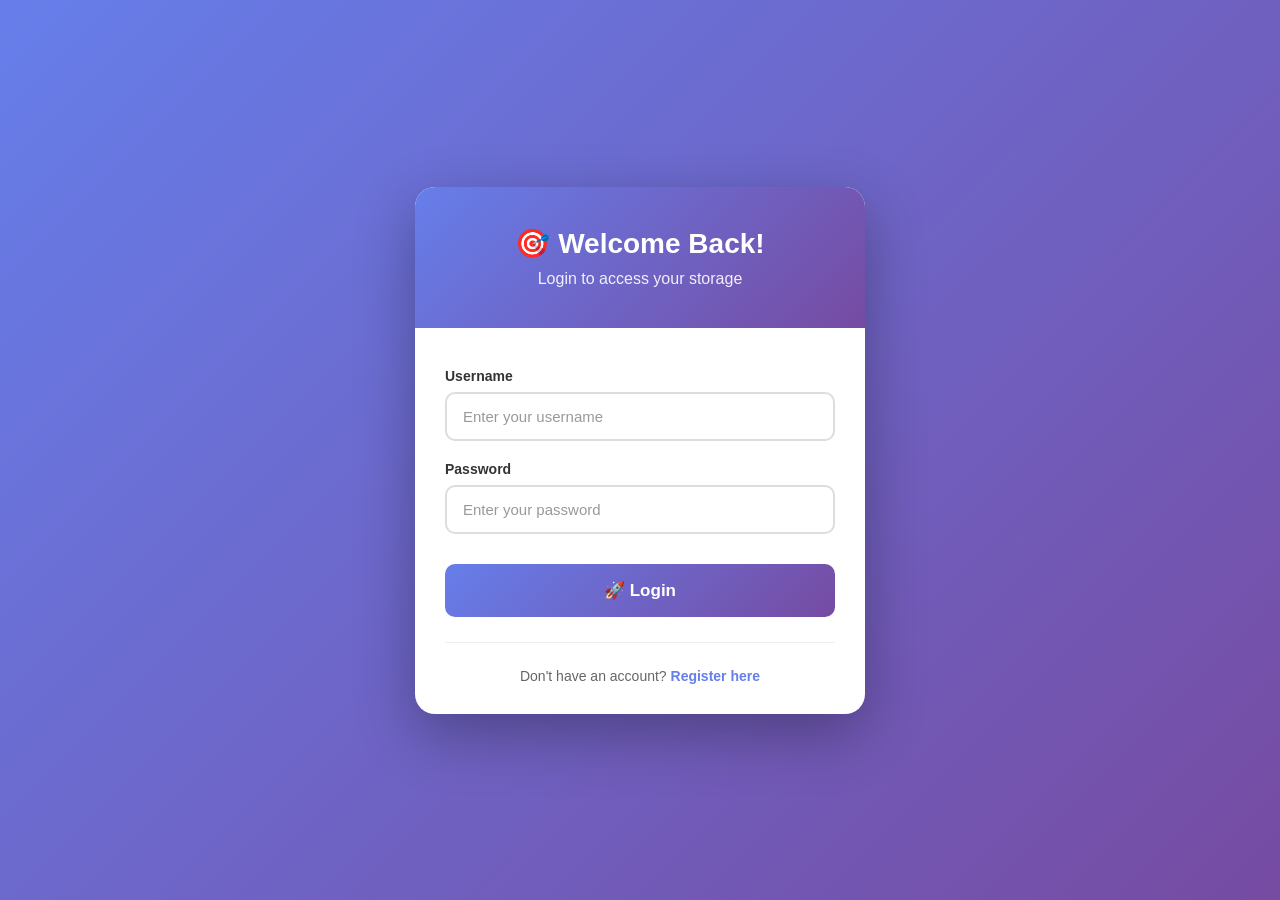
==== commit b14a9cdf: "Final changes" ====
--- a/frontend/dashboard.html
+++ b/frontend/dashboard.html
@@ -44,6 +44,11 @@
                 <div class="label">Videos</div>
             </div>
             <div class="stat-card">
+                <div class="icon">📄</div>
+                <div class="number" id="pdfCount">0</div>
+                <div class="label">PDFs</div>
+            </div>
+            <div class="stat-card">
                 <div class="icon">📊</div>
                 <div class="number" id="jsonCount">0</div>
                 <div class="label">JSON Files</div>
@@ -52,41 +57,45 @@
 
         <!-- Upload Section -->
         <div class="upload-card">
-            <h2>📤 Upload New Content</h2>
+            <h2>📤 Upload Files & Data</h2>
             
             <form id="uploadForm" method="POST" enctype="multipart/form-data">
-                <!-- File Upload Section -->
+                <!-- Unified File Upload Section -->
                 <div class="form-section">
-                    <label for="media_file" class="form-label">
-                        📁 Upload Media File
-                        <span class="label-hint">(Images or Videos)</span>
+                    <label for="unified_file" class="form-label">
+                        📁 Upload Files or Documents
+                        <span class="label-hint">(Select Multiple: Images, Videos, PDFs, or JSON)</span>
                     </label>
                     <div class="file-input-wrapper">
                         <input 
                             type="file" 
-                            id="media_file" 
-                            name="file" 
-                            accept="image/*,video/*"
+                            id="unified_file" 
+                            name="files" 
+                            accept="image/*,video/*,.pdf,application/pdf,.json,application/json"
                             class="file-input"
+                            multiple
                         >
-                        <label for="media_file" class="file-input-label">
+                        <label for="unified_file" class="file-input-label">
                             <span class="file-icon">📎</span>
-                            <span id="fileName">Choose a file...</span>
+                            <span id="fileName">Choose files...</span>
                         </label>
                     </div>
-                    <p class="input-hint">Supported: JPG, PNG, GIF, MP4, AVI, MOV, etc.</p>
+                    <p class="input-hint">
+                        📷 Images: JPG, PNG, GIF | 🎬 Videos: MP4, AVI, MOV | 📄 Documents: PDF | 📊 Data: JSON
+                        <br><strong>💡 Tip:</strong> Hold Ctrl (Windows) or Cmd (Mac) to select multiple files at once
+                    </p>
                 </div>
 
                 <!-- Divider -->
                 <div class="divider">
-                    <span>OR</span>
+                    <span>OR Paste JSON Data</span>
                 </div>
 
                 <!-- JSON Input Section -->
                 <div class="form-section">
                     <label for="json_text" class="form-label">
                         📊 JSON Structured Data
-                        <span class="label-hint">(Paste JSON content)</span>
+                        <span class="label-hint">(Paste JSON content directly)</span>
                     </label>
                     <textarea 
                         id="json_text" 
@@ -95,7 +104,7 @@
                         rows="6"
                         class="json-textarea"
                     ></textarea>
-                    <p class="input-hint">System will auto-detect SQL vs NoSQL classification</p>
+                    <p class="input-hint">System will auto-classify as SQL or NoSQL database</p>
                 </div>
 
                 <!-- Comment Section -->
@@ -127,6 +136,11 @@
                 <button type="button" class="retrieve-btn" onclick="retrieveData()">
                     📂 View My Files
                 </button>
+
+                <!-- View JSON Database Button -->
+                <button type="button" class="retrieve-btn" onclick="viewJsonDatabase()" style="background: linear-gradient(135deg, #8b5cf6 0%, #6366f1 100%);">
+                    📊 View JSON Database
+                </button>
             </form>
         </div>
 
@@ -147,7 +161,8 @@
                     <video id="modalVideo" controls style="display: none;">
                         <source id="modalVideoSource" src="" type="">
                     </video>
-                    <pre id="modalJson" style="display: none;"></pre>
+                    <iframe id="modalPdf" src="" style="display: none; width: 100%; height: 70vh; border: none; border-radius: 8px;"></iframe>
+                    <div id="modalJson" style="display: none;"></div>
                 </div>
                 <div class="modal-footer">
                     <a id="modalDownload" href="" download class="modal-btn download-btn">⬇️ Download</a>
@@ -158,7 +173,7 @@
 
         <!-- Footer Info -->
         <footer class="footer">
-            <p>College Project • Intelligent Storage System • 2025</p>
+            <p>AuraVerse Project • Intelligent Storage System • 2025</p>
         </footer>
     </div>
 
@@ -171,6 +186,7 @@
             const modalImage = document.getElementById('modalImage');
             const modalVideo = document.getElementById('modalVideo');
             const modalVideoSource = document.getElementById('modalVideoSource');
+            const modalPdf = document.getElementById('modalPdf');
             const modalJson = document.getElementById('modalJson');
             const modalTitle = document.getElementById('modalTitle');
             const modalDownload = document.getElementById('modalDownload');
@@ -178,6 +194,7 @@
             // Hide all content types first
             modalImage.style.display = 'none';
             modalVideo.style.display = 'none';
+            modalPdf.style.display = 'none';
             modalJson.style.display = 'none';
 
             // Set download link
@@ -195,16 +212,59 @@
                 modalVideo.load();
                 modalVideo.style.display = 'block';
                 modalTitle.textContent = '🎬 ' + filename;
+            } else if (fileType === 'pdf') {
+                modalPdf.src = fileUrl;
+                modalPdf.style.display = 'block';
+                modalTitle.textContent = '📄 ' + filename;
             } else if (fileType === 'json') {
+                console.log('Loading JSON file:', filename);
+                modalJson.innerHTML = '<div class="loading"><div class="spinner"></div><p>Loading JSON...</p></div>';
+                modalJson.style.display = 'block';
+                
                 fetch(fileUrl, { credentials: 'include' })
-                    .then(res => res.json())
+                    .then(res => {
+                        console.log('JSON response received');
+                        return res.json();
+                    })
                     .then(data => {
-                        modalJson.textContent = JSON.stringify(data, null, 2);
-                        modalJson.style.display = 'block';
+                        console.log('JSON data parsed:', data);
+                        
+                        // Create tabs for JSON and Table view
+                        const tabContainer = document.createElement('div');
+                        tabContainer.className = 'json-view-tabs';
+                        tabContainer.style.cssText = 'display: flex; gap: 10px; margin-bottom: 20px; border-bottom: 2px solid #e5e7eb; background: #f9fafb; padding: 10px; border-radius: 8px 8px 0 0;';
+                        tabContainer.innerHTML = `
+                            <button class="json-tab-btn active" onclick="switchJsonView('json-view-modal', this)" style="padding: 14px 28px; background: linear-gradient(135deg, #667eea 0%, #764ba2 100%); border: none; border-radius: 8px; color: white; font-weight: 700; font-size: 14px; cursor: pointer; box-shadow: 0 2px 8px rgba(102, 126, 234, 0.3);">📄 JSON Format</button>
+                            <button class="json-tab-btn" onclick="switchJsonView('table-view-modal', this)" style="padding: 14px 28px; background: white; border: 2px solid #e5e7eb; border-radius: 8px; color: #6b7280; font-weight: 700; font-size: 14px; cursor: pointer;">📊 Table Format</button>
+                        `;
+                        
+                        // JSON View
+                        const jsonView = document.createElement('div');
+                        jsonView.id = 'json-view-modal';
+                        jsonView.className = 'json-content-view active';
+                        jsonView.style.display = 'block';
+                        jsonView.innerHTML = `<pre style="background: #1e1e1e; color: #d4d4d4; padding: 20px; border-radius: 8px; overflow-x: auto; max-height: 60vh;">${JSON.stringify(data, null, 2)}</pre>`;
+                        
+                        // Table View
+                        const tableView = document.createElement('div');
+                        tableView.id = 'table-view-modal';
+                        tableView.className = 'json-content-view';
+                        tableView.style.display = 'none';
+                        tableView.innerHTML = generateTableFromJSON(data);
+                        
+                        console.log('Appending tabs and content to modal');
+                        
+                        // Clear and append new content
+                        modalJson.innerHTML = '';
+                        modalJson.appendChild(tabContainer);
+                        modalJson.appendChild(jsonView);
+                        modalJson.appendChild(tableView);
+                        
+                        console.log('JSON viewer ready');
                     })
                     .catch(err => {
-                        modalJson.textContent = 'Error loading JSON: ' + err.message;
-                        modalJson.style.display = 'block';
+                        console.error('Error loading JSON:', err);
+                        modalJson.innerHTML = `<p style="color: #ef4444; text-align: center; padding: 20px;">Error loading JSON: ${err.message}</p>`;
                     });
                 modalTitle.textContent = '📊 ' + filename;
             }
@@ -216,11 +276,15 @@
         function closeModal() {
             const modal = document.getElementById('mediaModal');
             const modalVideo = document.getElementById('modalVideo');
+            const modalDownload = document.getElementById('modalDownload');
             
             // Stop video if playing
             if (modalVideo) {
                 modalVideo.pause();
             }
+
+            // Reset download button visibility
+            modalDownload.style.display = '';
 
             modal.style.display = 'none';
             document.body.style.overflow = 'auto'; // Re-enable scrolling
@@ -240,6 +304,209 @@
                 closeModal();
             }
         });
+
+        function switchJsonView(viewId, buttonElement) {
+            console.log('Switching to view:', viewId);
+            
+            // Update tab buttons - remove active from all
+            const buttons = buttonElement.parentElement.querySelectorAll('.json-tab-btn');
+            buttons.forEach(btn => {
+                btn.classList.remove('active');
+                btn.style.background = 'white';
+                btn.style.border = '2px solid #e5e7eb';
+                btn.style.color = '#6b7280';
+                btn.style.boxShadow = 'none';
+            });
+            
+            // Add active to clicked button
+            buttonElement.classList.add('active');
+            buttonElement.style.background = 'linear-gradient(135deg, #667eea 0%, #764ba2 100%)';
+            buttonElement.style.border = 'none';
+            buttonElement.style.color = 'white';
+            buttonElement.style.boxShadow = '0 2px 8px rgba(102, 126, 234, 0.3)';
+            
+            // Update content views - hide all
+            const container = buttonElement.parentElement.parentElement;
+            const views = container.querySelectorAll('.json-content-view');
+            views.forEach(view => {
+                view.classList.remove('active');
+                view.style.display = 'none';
+            });
+            
+            // Show selected view
+            const selectedView = document.getElementById(viewId);
+            if (selectedView) {
+                selectedView.classList.add('active');
+                selectedView.style.display = 'block';
+                console.log('View switched successfully to:', viewId);
+            } else {
+                console.error('View not found:', viewId);
+            }
+        }
+
+        function generateTableFromJSON(data) {
+            console.log('Generating table for data:', data);
+            console.log('Data type:', typeof data, 'Is Array:', Array.isArray(data));
+            
+            let html = '<div style="overflow-x: auto; max-height: 60vh;">';
+            
+            // Handle array of objects (typical NoSQL/SQL result set)
+            if (Array.isArray(data)) {
+                console.log('Processing array with', data.length, 'items');
+                
+                if (data.length === 0) {
+                    return '<p style="text-align: center; color: #6b7280; padding: 20px;">Empty array</p>';
+                }
+                
+                // Check if array contains objects
+                if (typeof data[0] === 'object' && data[0] !== null && !Array.isArray(data[0])) {
+                    console.log('Array contains objects - creating multi-column table');
+                    
+                    // Get all unique keys from all objects
+                    const allKeys = new Set();
+                    data.forEach(item => {
+                        if (typeof item === 'object' && item !== null) {
+                            Object.keys(item).forEach(key => allKeys.add(key));
+                        }
+                    });
+                    const keys = Array.from(allKeys);
+                    
+                    console.log('Table columns:', keys);
+                    
+                    html += `
+                        <table class="json-table">
+                            <thead>
+                                <tr>
+                                    <th style="background: linear-gradient(135deg, #667eea 0%, #764ba2 100%); color: white;">#</th>
+                                    ${keys.map(key => `<th style="background: linear-gradient(135deg, #667eea 0%, #764ba2 100%); color: white;">${escapeHtml(key)}</th>`).join('')}
+                                </tr>
+                            </thead>
+                            <tbody>
+                    `;
+                    
+                    data.forEach((item, index) => {
+                        html += `<tr>`;
+                        html += `<td class="row-number">${index + 1}</td>`;
+                        keys.forEach(key => {
+                            const value = item[key];
+                            html += `<td>${formatTableCell(value)}</td>`;
+                        });
+                        html += `</tr>`;
+                    });
+                    
+                    html += `</tbody></table>`;
+                } else {
+                    console.log('Array contains primitives - creating 2-column table');
+                    // Array of primitives
+                    html += `
+                        <table class="json-table">
+                            <thead>
+                                <tr>
+                                    <th>#</th>
+                                    <th>Value</th>
+                                </tr>
+                            </thead>
+                            <tbody>
+                    `;
+                    
+                    data.forEach((item, index) => {
+                        html += `
+                            <tr>
+                                <td class="row-number">${index + 1}</td>
+                                <td>${formatTableCell(item)}</td>
+                            </tr>
+                        `;
+                    });
+                    
+                    html += `</tbody></table>`;
+                }
+            }
+            // Handle single object (SQL-style flat structure)
+            else if (typeof data === 'object' && data !== null) {
+                console.log('Processing single object - creating key-value table');
+                
+                html += `
+                    <table class="json-table">
+                        <thead>
+                            <tr>
+                                <th style="background: linear-gradient(135deg, #667eea 0%, #764ba2 100%); color: white;">Field</th>
+                                <th style="background: linear-gradient(135deg, #667eea 0%, #764ba2 100%); color: white;">Value</th>
+                            </tr>
+                        </thead>
+                        <tbody>
+                `;
+                
+                Object.entries(data).forEach(([key, value]) => {
+                    html += `
+                        <tr>
+                            <td class="field-name">${escapeHtml(key)}</td>
+                            <td>${formatTableCell(value)}</td>
+                        </tr>
+                    `;
+                });
+                
+                html += `</tbody></table>`;
+            }
+            // Handle primitive values
+            else {
+                html += `
+                    <table class="json-table">
+                        <thead>
+                            <tr>
+                                <th>Value</th>
+                            </tr>
+                        </thead>
+                        <tbody>
+                            <tr>
+                                <td>${formatTableCell(data)}</td>
+                            </tr>
+                        </tbody>
+                    </table>
+                `;
+            }
+            
+            html += '</div>';
+            return html;
+        }
+
+        function formatTableCell(value) {
+            if (value === null) {
+                return '<span class="null-value">NULL</span>';
+            }
+            if (value === undefined) {
+                return '<span class="null-value">UNDEFINED</span>';
+            }
+            if (typeof value === 'boolean') {
+                return `<span class="boolean-value">${value ? 'TRUE' : 'FALSE'}</span>`;
+            }
+            if (typeof value === 'number') {
+                return `<span class="number-value">${value}</span>`;
+            }
+            if (typeof value === 'string') {
+                return `<span class="string-value">${escapeHtml(value)}</span>`;
+            }
+            if (Array.isArray(value)) {
+                return `<span class="array-value">[${value.length} items]</span>
+                        <details style="margin-top: 5px;">
+                            <summary style="cursor: pointer; color: #667eea;">View items</summary>
+                            <pre style="margin-top: 5px; background: #f3f4f6; padding: 10px; border-radius: 4px; font-size: 12px;">${JSON.stringify(value, null, 2)}</pre>
+                        </details>`;
+            }
+            if (typeof value === 'object') {
+                return `<span class="object-value">{${Object.keys(value).length} fields}</span>
+                        <details style="margin-top: 5px;">
+                            <summary style="cursor: pointer; color: #667eea;">View object</summary>
+                            <pre style="margin-top: 5px; background: #f3f4f6; padding: 10px; border-radius: 4px; font-size: 12px;">${JSON.stringify(value, null, 2)}</pre>
+                        </details>`;
+            }
+            return escapeHtml(String(value));
+        }
+
+        function escapeHtml(text) {
+            const div = document.createElement('div');
+            div.textContent = text;
+            return div.innerHTML;
+        }
 
         // Check authentication on page load
         window.addEventListener('load', async function() {
@@ -280,6 +547,7 @@
                 
                 document.getElementById('imageCount').textContent = stats.total_images;
                 document.getElementById('videoCount').textContent = stats.total_videos;
+                document.getElementById('pdfCount').textContent = stats.total_pdfs || 0;
                 document.getElementById('jsonCount').textContent = stats.total_json;
                 
             } catch (error) {
@@ -303,10 +571,21 @@
             }
         }
 
-        // Display selected filename
-        document.getElementById('media_file').addEventListener('change', function(e) {
-            const fileName = e.target.files[0]?.name || 'Choose a file...';
-            document.getElementById('fileName').textContent = fileName;
+        // Display selected filenames
+        document.getElementById('unified_file').addEventListener('change', function(e) {
+            const files = e.target.files;
+            if (files.length > 0) {
+                if (files.length === 1) {
+                    const fileSize = (files[0].size / 1024).toFixed(2); // KB
+                    document.getElementById('fileName').textContent = `${files[0].name} (${fileSize} KB)`;
+                } else {
+                    const totalSize = Array.from(files).reduce((sum, f) => sum + f.size, 0);
+                    const totalSizeKB = (totalSize / 1024).toFixed(2);
+                    document.getElementById('fileName').textContent = `${files.length} files selected (${totalSizeKB} KB total)`;
+                }
+            } else {
+                document.getElementById('fileName').textContent = 'Choose files...';
+            }
         });
 
         // Handle form submission
@@ -315,44 +594,126 @@
 
             const resultDiv = document.getElementById('result');
             resultDiv.style.display = 'block';
-            resultDiv.innerHTML = `
-                <div class="loading">
-                    <div class="spinner"></div>
-                    <p>Processing your upload...</p>
-                </div>
-            `;
-
-            try {
-                const formData = new FormData(this);
-
-                const response = await fetch('http://127.0.0.1:5000/upload', {
-                    method: 'POST',
-                    credentials: 'include',
-                    body: formData
-                });
-
-                const data = await response.json();
-
-                if (response.ok) {
-                    displaySuccess(data);
-                    // Reload stats after successful upload
-                    loadDashboardStats();
-                } else {
-                    displayError(data);
+            
+            const fileInput = document.getElementById('unified_file');
+            const files = fileInput.files;
+            const jsonData = document.getElementById('json_text').value.trim();
+            const comment = document.getElementById('comment').value.trim();
+
+            // Check if we have files to upload
+            if (files.length > 0) {
+                // Multiple file upload
+                resultDiv.innerHTML = `
+                    <div class="loading">
+                        <div class="spinner"></div>
+                        <p>Uploading ${files.length} file(s)...</p>
+                    </div>
+                `;
+
+                const results = [];
+                let successCount = 0;
+                let errorCount = 0;
+
+                // Upload each file individually
+                for (let i = 0; i < files.length; i++) {
+                    const file = files[i];
+                    const formData = new FormData();
+                    formData.append('file', file);
+                    formData.append('comment', comment);
+
+                    try {
+                        const response = await fetch('http://127.0.0.1:5000/upload', {
+                            method: 'POST',
+                            credentials: 'include',
+                            body: formData
+                        });
+
+                        const data = await response.json();
+                        
+                        if (response.ok) {
+                            successCount++;
+                            results.push({ success: true, data, filename: file.name });
+                        } else {
+                            errorCount++;
+                            results.push({ success: false, error: data, filename: file.name });
+                        }
+                    } catch (error) {
+                        errorCount++;
+                        results.push({ success: false, error: { message: error.message }, filename: file.name });
+                    }
+
+                    // Update progress
+                    resultDiv.innerHTML = `
+                        <div class="loading">
+                            <div class="spinner"></div>
+                            <p>Uploading... ${i + 1} of ${files.length} files</p>
+                        </div>
+                    `;
                 }
 
-            } catch (error) {
+                // Display results summary
+                displayMultipleResults(results, successCount, errorCount);
+                
+                // Reload stats after upload
+                loadDashboardStats();
+
+            } else if (jsonData) {
+                // Single JSON upload
+                resultDiv.innerHTML = `
+                    <div class="loading">
+                        <div class="spinner"></div>
+                        <p>Processing your upload...</p>
+                    </div>
+                `;
+
+                try {
+                    const formData = new FormData();
+                    formData.append('json_data', jsonData);
+                    formData.append('comment', comment);
+
+                    const response = await fetch('http://127.0.0.1:5000/upload', {
+                        method: 'POST',
+                        credentials: 'include',
+                        body: formData
+                    });
+
+                    const data = await response.json();
+
+                    if (response.ok) {
+                        displaySuccess(data);
+                        loadDashboardStats();
+                    } else {
+                        displayError(data);
+                    }
+
+                } catch (error) {
+                    resultDiv.innerHTML = `
+                        <div class="result-card error-card">
+                            <div class="result-header error">
+                                <span class="result-icon">❌</span>
+                                <h3>Connection Error</h3>
+                            </div>
+                            <div class="result-body">
+                                <p><strong>Error:</strong> ${error.message}</p>
+                            </div>
+                        </div>
+                    `;
+                    addCloseButton(resultDiv);
+                }
+            } else {
+                // No file or JSON provided
                 resultDiv.innerHTML = `
                     <div class="result-card error-card">
                         <div class="result-header error">
-                            <span class="result-icon">❌</span>
-                            <h3>Connection Error</h3>
+                            <span class="result-icon">⚠️</span>
+                            <h3>No Input Provided</h3>
                         </div>
                         <div class="result-body">
-                            <p><strong>Error:</strong> ${error.message}</p>
+                            <p>Please select file(s) or paste JSON data to upload.</p>
                         </div>
                     </div>
                 `;
+                addCloseButton(resultDiv);
             }
         });
 
@@ -362,12 +723,14 @@
             const typeIcons = {
                 'image': '🖼️',
                 'video': '🎬',
+                'pdf': '📄',
                 'json': '📊'
             };
             
             const storageIcons = {
                 'images': '🖼️',
                 'videos': '🎬',
+                'pdfs': '📄',
                 'sql': '🗄️',
                 'nosql': '📦'
             };
@@ -386,6 +749,7 @@
                 // Determine file type
                 if (data.input_type === 'image') fileType = 'image';
                 else if (data.input_type === 'video') fileType = 'video';
+                else if (data.input_type === 'pdf') fileType = 'pdf';
                 else if (data.input_type === 'json') fileType = 'json';
             }
 
@@ -471,6 +835,154 @@
             addCloseButton(resultDiv);
         }
 
+        function displayMultipleResults(results, successCount, errorCount) {
+            const resultDiv = document.getElementById('result');
+            
+            const typeIcons = {
+                'image': '🖼️',
+                'video': '🎬',
+                'pdf': '📄',
+                'json': '📊'
+            };
+
+            let successItems = '';
+            let errorItems = '';
+
+            results.forEach(result => {
+                if (result.success) {
+                    const icon = typeIcons[result.data.input_type] || '📄';
+                    successItems += `
+                        <div class="upload-result-item success-item">
+                            <span class="item-icon">${icon}</span>
+                            <span class="item-name">${result.filename}</span>
+                            <span class="item-status">✅ Success</span>
+                        </div>
+                    `;
+                } else {
+                    errorItems += `
+                        <div class="upload-result-item error-item">
+                            <span class="item-icon">❌</span>
+                            <span class="item-name">${result.filename}</span>
+                            <span class="item-status">${result.error.message || result.error.error || 'Failed'}</span>
+                        </div>
+                    `;
+                }
+            });
+
+            resultDiv.innerHTML = `
+                <div class="result-card ${errorCount > 0 ? 'mixed-card' : 'success-card'}">
+                    <div class="result-header ${errorCount > 0 ? 'warning' : 'success'}">
+                        <span class="result-icon">${errorCount > 0 ? '⚠️' : '✅'}</span>
+                        <h3>Upload Complete</h3>
+                    </div>
+                    <div class="result-body">
+                        <div class="upload-summary">
+                            <div class="summary-stat success-stat">
+                                <span class="stat-number">${successCount}</span>
+                                <span class="stat-label">Successful</span>
+                            </div>
+                            ${errorCount > 0 ? `
+                            <div class="summary-stat error-stat">
+                                <span class="stat-number">${errorCount}</span>
+                                <span class="stat-label">Failed</span>
+                            </div>
+                            ` : ''}
+                        </div>
+                        <div class="upload-results-list">
+                            ${successItems}
+                            ${errorItems}
+                        </div>
+                    </div>
+                </div>
+            `;
+
+            resultDiv.scrollIntoView({ behavior: 'smooth', block: 'nearest' });
+            addCloseButton(resultDiv);
+        }
+
+        // TEST FUNCTION - Test JSON Viewer without uploading
+        function testJsonViewer() {
+            console.log('Testing JSON viewer...');
+            
+            // Sample SQL-style JSON data
+            const sqlData = {
+                "user_id": 1001,
+                "name": "Kumar Amityush",
+                "email": "kumar@example.com",
+                "age": 22,
+                "city": "Mumbai",
+                "course": "Computer Science"
+            };
+            
+            // Sample NoSQL-style JSON data
+            const nosqlData = [
+                {"name": "Student1", "marks": 85, "grade": "A", "subjects": ["Math", "Physics"]},
+                {"name": "Student2", "marks": 92, "grade": "A+", "subjects": ["Chemistry", "Biology"]}
+            ];
+            
+            // Ask user which to test
+            const choice = confirm("Click OK for SQL-style data, Cancel for NoSQL-style array");
+            const testData = choice ? sqlData : nosqlData;
+            
+            // Directly populate the modal
+            const modal = document.getElementById('mediaModal');
+            const modalJson = document.getElementById('modalJson');
+            const modalTitle = document.getElementById('modalTitle');
+            const modalDownload = document.getElementById('modalDownload');
+            const modalImage = document.getElementById('modalImage');
+            const modalVideo = document.getElementById('modalVideo');
+            const modalPdf = document.getElementById('modalPdf');
+            
+            // Hide other content types
+            modalImage.style.display = 'none';
+            modalVideo.style.display = 'none';
+            modalPdf.style.display = 'none';
+            modalJson.style.display = 'block';
+            
+            // Hide download button for test
+            modalDownload.style.display = 'none';
+            
+            // Set title
+            modalTitle.textContent = '🧪 Test JSON Viewer (' + (choice ? 'SQL' : 'NoSQL') + ')';
+            
+            // Create tabs for JSON and Table view
+            const tabContainer = document.createElement('div');
+            tabContainer.className = 'json-view-tabs';
+            tabContainer.style.cssText = 'display: flex; gap: 10px; margin-bottom: 20px; border-bottom: 2px solid #e5e7eb;';
+            tabContainer.innerHTML = `
+                <button class="json-tab-btn active" onclick="switchJsonView('json-view-modal', this)" style="padding: 12px 24px; background: rgba(102, 126, 234, 0.1); border: none; border-bottom: 3px solid #667eea; color: #667eea; font-weight: 600; cursor: pointer;">📄 JSON Format</button>
+                <button class="json-tab-btn" onclick="switchJsonView('table-view-modal', this)" style="padding: 12px 24px; background: transparent; border: none; border-bottom: 3px solid transparent; color: #6b7280; font-weight: 600; cursor: pointer;">📊 Table Format</button>
+            `;
+            
+            // JSON View
+            const jsonView = document.createElement('div');
+            jsonView.id = 'json-view-modal';
+            jsonView.className = 'json-content-view active';
+            jsonView.style.display = 'block';
+            jsonView.innerHTML = `<pre style="background: #1e1e1e; color: #d4d4d4; padding: 20px; border-radius: 8px; overflow-x: auto; max-height: 60vh;">${JSON.stringify(testData, null, 2)}</pre>`;
+            
+            // Table View
+            const tableView = document.createElement('div');
+            tableView.id = 'table-view-modal';
+            tableView.className = 'json-content-view';
+            tableView.style.display = 'none';
+            tableView.innerHTML = generateTableFromJSON(testData);
+            
+            console.log('Populating modal with test data...');
+            
+            // Clear and append new content
+            modalJson.innerHTML = '';
+            modalJson.appendChild(tabContainer);
+            modalJson.appendChild(jsonView);
+            modalJson.appendChild(tableView);
+            
+            // Show modal
+            modal.style.display = 'flex';
+            document.body.style.overflow = 'hidden';
+            
+            console.log('Test modal displayed. Check if tabs are visible!');
+        }
+
         function addCloseButton(resultDiv) {
             if (resultDiv.querySelector('.close-result-btn')) return;
             
@@ -489,7 +1001,7 @@
 
         function clearForm() {
             document.getElementById('uploadForm').reset();
-            document.getElementById('fileName').textContent = 'Choose a file...';
+            document.getElementById('fileName').textContent = 'Choose files...';
         }
 
         async function retrieveData() {
@@ -507,6 +1019,7 @@
                 const getFileIcon = (filename, type) => {
                     if (type === 'images') return '🖼️';
                     if (type === 'videos') return '🎬';
+                    if (type === 'pdfs') return '📄';
                     if (type === 'json') return '📊';
                     return '📄';
                 };
@@ -527,7 +1040,9 @@
                             ${files.map(file => {
                                 const viewUrl = `http://127.0.0.1:5000/storage/${currentUser.username}/${folderName}/${file}`;
                                 const downloadUrl = `http://127.0.0.1:5000/download/${currentUser.username}/${folderName}/${file}`;
-                                const fileType = type === 'images' ? 'image' : (type === 'videos' ? 'video' : 'json');
+                                const fileType = type === 'images' ? 'image' : 
+                                                (type === 'videos' ? 'video' : 
+                                                (type === 'pdfs' ? 'pdf' : 'json'));
                                 
                                 return `
                                 <div class="file-item-row">
@@ -583,6 +1098,16 @@
                                     ${createFileList(data.videos, 'videos', 'videos')}
                                 </div>
 
+                                <!-- PDFs Section -->
+                                <div class="file-category-section">
+                                    <div class="file-category-header">
+                                        <span class="file-category-icon">📄</span>
+                                        <h4 class="file-category-title">PDF Documents</h4>
+                                        <span class="file-count">${data.pdfs ? data.pdfs.length : 0}</span>
+                                    </div>
+                                    ${createFileList(data.pdfs || [], 'pdfs', 'pdfs')}
+                                </div>
+
                                 <!-- JSON Data Section -->
                                 <div class="file-category-section">
                                     <div class="file-category-header">
@@ -590,6 +1115,7 @@
                                         <h4 class="file-category-title">JSON Data</h4>
                                         <span class="file-count">${data.json_data.length}</span>
                                     </div>
+                                    ${data.json_data.length > 0 ? '<p style="color: #6b7280; font-size: 13px; margin: -10px 0 15px 0; padding-left: 5px;">💡 Click "View" to see JSON & Table format tabs</p>' : ''}
                                     ${createFileList(data.json_data, 'json', 'json_data')}
                                 </div>
                             </div>
@@ -613,6 +1139,257 @@
                 addCloseButton(resultDiv);
             }
         }
+
+        async function viewJsonDatabase() {
+            const resultDiv = document.getElementById('result');
+            resultDiv.style.display = 'block';
+            resultDiv.innerHTML = `<div class="loading"><div class="spinner"></div><p>Loading JSON database...</p></div>`;
+
+            try {
+                const response = await fetch('http://127.0.0.1:5000/json-database', {
+                    credentials: 'include'
+                });
+                const data = await response.json();
+
+                if (!response.ok) {
+                    throw new Error(data.message || 'Failed to load database');
+                }
+
+                displayJsonDatabase(data.entries);
+            } catch (error) {
+                resultDiv.innerHTML = `
+                    <div class="result-card error-card">
+                        <div class="result-header error">
+                            <span class="result-icon">❌</span>
+                            <h3>Error</h3>
+                        </div>
+                        <div class="result-body">
+                            <p>Failed to load JSON database: ${error.message}</p>
+                        </div>
+                    </div>`;
+                addCloseButton(resultDiv);
+            }
+        }
+
+        function displayJsonDatabase(entries) {
+            const resultDiv = document.getElementById('result');
+
+            if (entries.length === 0) {
+                resultDiv.innerHTML = `
+                    <div class="result-card success-card">
+                        <div class="result-header success">
+                            <span class="result-icon">📊</span>
+                            <h3>JSON Database</h3>
+                        </div>
+                        <div class="result-body">
+                            <div class="json-empty-state">
+                                <div class="json-empty-icon">📊</div>
+                                <div class="json-empty-text">No JSON Data Yet</div>
+                                <div class="json-empty-hint">Upload JSON data to see it here in a tabular format</div>
+                            </div>
+                        </div>
+                    </div>
+                `;
+                addCloseButton(resultDiv);
+                return;
+            }
+
+            // Create table HTML
+            let tableRows = '';
+            entries.forEach((entry, index) => {
+                const uploadDate = new Date(entry.uploaded_at).toLocaleString();
+                const typeBadge = entry.storage_type === 'sql' 
+                    ? '<span class="json-type-badge json-type-sql">🗄️ SQL</span>'
+                    : '<span class="json-type-badge json-type-nosql">📦 NoSQL</span>';
+
+                tableRows += `
+                    <tr>
+                        <td>${index + 1}</td>
+                        <td>${entry.filename}</td>
+                        <td>${typeBadge}</td>
+                        <td>${entry.comment || '<em style="color: #9ca3af;">No comment</em>'}</td>
+                        <td>${uploadDate}</td>
+                        <td>
+                            <div class="json-actions-cell">
+                                <button class="json-action-btn json-view-btn" onclick="viewJsonDetail(${entry.id})">
+                                    👁️ View
+                                </button>
+                                <button class="json-action-btn json-delete-btn" onclick="deleteJsonEntry(${entry.id})">
+                                    🗑️ Delete
+                                </button>
+                            </div>
+                        </td>
+                    </tr>
+                `;
+            });
+
+            resultDiv.innerHTML = `
+                <div class="result-card success-card">
+                    <div class="result-header success">
+                        <span class="result-icon">📊</span>
+                        <h3>JSON Database (${entries.length} entries)</h3>
+                    </div>
+                    <div class="result-body">
+                        <div class="json-table-container" style="padding: 0;">
+                            <div class="json-table-wrapper">
+                                <table class="json-table">
+                                    <thead>
+                                        <tr>
+                                            <th style="width: 60px;">#</th>
+                                            <th>Filename</th>
+                                            <th style="width: 120px;">Type</th>
+                                            <th>Comment</th>
+                                            <th style="width: 180px;">Upload Date</th>
+                                            <th style="width: 200px;">Actions</th>
+                                        </tr>
+                                    </thead>
+                                    <tbody>
+                                        ${tableRows}
+                                    </tbody>
+                                </table>
+                            </div>
+                        </div>
+                    </div>
+                </div>
+            `;
+
+            addCloseButton(resultDiv);
+        }
+
+        async function viewJsonDetail(entryId) {
+            try {
+                const response = await fetch(`http://127.0.0.1:5000/json-database/${entryId}`, {
+                    credentials: 'include'
+                });
+                const data = await response.json();
+
+                if (!response.ok) {
+                    throw new Error(data.message || 'Failed to load entry');
+                }
+
+                const entry = data.entry;
+                const uploadDate = new Date(entry.uploaded_at).toLocaleString();
+
+                // Create modal
+                const modal = document.createElement('div');
+                modal.className = 'json-detail-modal';
+                modal.onclick = function(e) {
+                    if (e.target === modal) {
+                        modal.remove();
+                    }
+                };
+
+                let dataDisplay = '';
+
+                if (entry.storage_type === 'sql' && entry.flattened_data) {
+                    // Display as flat table
+                    let tableRows = '';
+                    entry.flattened_data.forEach(item => {
+                        tableRows += `
+                            <tr>
+                                <td style="font-weight: 600;">${item.key}</td>
+                                <td>${item.value}</td>
+                                <td><span style="color: #6b7280; font-size: 12px;">${item.type}</span></td>
+                            </tr>
+                        `;
+                    });
+
+                    dataDisplay = `
+                        <div class="json-data-section">
+                            <div class="json-section-title">
+                                🗄️ SQL Format - Key-Value Pairs
+                            </div>
+                            <table class="json-flat-table">
+                                <thead>
+                                    <tr>
+                                        <th>Key</th>
+                                        <th>Value</th>
+                                        <th>Type</th>
+                                    </tr>
+                                </thead>
+                                <tbody>
+                                    ${tableRows}
+                                </tbody>
+                            </table>
+                        </div>
+                    `;
+                } else {
+                    // Display as JSON tree
+                    dataDisplay = `
+                        <div class="json-data-section">
+                            <div class="json-section-title">
+                                📦 NoSQL Format - Hierarchical Structure
+                            </div>
+                            <div class="json-tree">
+                                <pre>${JSON.stringify(entry.json_data, null, 2)}</pre>
+                            </div>
+                        </div>
+                    `;
+                }
+
+                modal.innerHTML = `
+                    <div class="json-detail-content">
+                        <div class="json-detail-header">
+                            <h3>📄 ${entry.filename}</h3>
+                            <div class="json-detail-meta">
+                                <span><strong>Type:</strong> ${entry.storage_type.toUpperCase()}</span>
+                                <span><strong>Uploaded:</strong> ${uploadDate}</span>
+                            </div>
+                        </div>
+                        <div class="json-detail-body">
+                            ${dataDisplay}
+                            ${entry.comment ? `
+                                <div class="json-comment-box">
+                                    <strong>💬 Comment:</strong>
+                                    <p>${entry.comment}</p>
+                                </div>
+                            ` : ''}
+                        </div>
+                        <div class="modal-footer">
+                            <a href="http://127.0.0.1:5000/storage/${currentUser.username}/json_data/${entry.filename}" 
+                               download 
+                               class="modal-btn download-btn">
+                                ⬇️ Download JSON
+                            </a>
+                            <button onclick="this.closest('.json-detail-modal').remove()" class="modal-btn close-btn">
+                                ✖ Close
+                            </button>
+                        </div>
+                    </div>
+                `;
+
+                document.body.appendChild(modal);
+            } catch (error) {
+                alert('Error loading JSON details: ' + error.message);
+            }
+        }
+
+        async function deleteJsonEntry(entryId) {
+            if (!confirm('Are you sure you want to delete this JSON entry? This action cannot be undone.')) {
+                return;
+            }
+
+            try {
+                const response = await fetch(`http://127.0.0.1:5000/json-database/${entryId}`, {
+                    method: 'DELETE',
+                    credentials: 'include'
+                });
+
+                const data = await response.json();
+
+                if (response.ok) {
+                    alert('✅ Entry deleted successfully!');
+                    // Reload the database view
+                    viewJsonDatabase();
+                    // Reload stats
+                    loadDashboardStats();
+                } else {
+                    alert('❌ ' + data.message);
+                }
+            } catch (error) {
+                alert('Error deleting entry: ' + error.message);
+            }
+        }
     </script>
 </body>
 </html>
--- a/frontend/dashboard-style.css
+++ b/frontend/dashboard-style.css
@@ -975,14 +975,15 @@
 .modal-content {
     background: white;
     border-radius: 16px;
-    width: 100%;
-    max-width: 900px;
-    max-height: 90vh;
+    width: 95%;
+    max-width: 1200px;
+    max-height: 95vh;
     display: flex;
     flex-direction: column;
     box-shadow: 0 25px 50px -12px rgba(0, 0, 0, 0.5);
     animation: slideUp 0.3s ease-out;
     margin: auto;
+    overflow: hidden;
 }
 
 @keyframes slideUp {
@@ -1042,43 +1043,29 @@
 .modal-body {
     padding: 25px;
     overflow-y: auto;
+    overflow-x: hidden;
     flex: 1;
-    display: flex;
-    align-items: center;
-    justify-content: center;
-    min-height: 200px;
-}
-
-.modal-body img {
+    min-height: 300px;
+    max-height: calc(95vh - 180px);
+}
+
+.modal-body > #modalJson {
+    width: 100%;
+    display: flex;
+    flex-direction: column;
+    align-items: stretch;
+}
+
+.modal-body img,
+.modal-body video {
+    align-self: center;
     max-width: 100%;
     max-height: 70vh;
     width: auto;
     height: auto;
     border-radius: 8px;
     box-shadow: 0 10px 25px rgba(0, 0, 0, 0.2);
-}
-
-.modal-body video {
-    max-width: 100%;
-    max-height: 70vh;
-    width: auto;
-    height: auto;
-    border-radius: 8px;
-    box-shadow: 0 10px 25px rgba(0, 0, 0, 0.2);
-}
-
-.modal-body pre {
-    background: #1f2937;
-    color: #f9fafb;
-    padding: 20px;
-    border-radius: 8px;
-    overflow-x: auto;
-    font-family: 'Courier New', monospace;
-    font-size: 13px;
-    line-height: 1.6;
-    width: 100%;
-    max-height: 60vh;
-    box-shadow: inset 0 2px 8px rgba(0, 0, 0, 0.3);
+    margin: 0 auto;
 }
 
 .modal-footer {
@@ -1089,6 +1076,7 @@
     justify-content: flex-end;
     background: linear-gradient(135deg, #f9fafb 0%, #f3f4f6 100%);
     border-radius: 0 0 16px 16px;
+    flex-shrink: 0;
 }
 
 .modal-footer a,
@@ -1157,4 +1145,641 @@
         width: 100%;
         justify-content: center;
     }
+}
+
+/* ========== JSON Table Viewer ========== */
+.json-table-container {
+    margin-top: 30px;
+    background: white;
+    border-radius: 20px;
+    padding: 30px;
+    box-shadow: 0 10px 30px rgba(0, 0, 0, 0.1);
+}
+
+.json-table-header {
+    display: flex;
+    justify-content: space-between;
+    align-items: center;
+    margin-bottom: 25px;
+    padding-bottom: 20px;
+    border-bottom: 2px solid #e5e7eb;
+}
+
+.json-table-title {
+    font-size: 24px;
+    font-weight: 700;
+    color: var(--dark);
+    display: flex;
+    align-items: center;
+    gap: 12px;
+}
+
+.json-table-actions {
+    display: flex;
+    gap: 12px;
+}
+
+.json-filter-btn {
+    padding: 10px 20px;
+    border-radius: 10px;
+    border: 2px solid #e5e7eb;
+    background: white;
+    color: #6b7280;
+    font-weight: 600;
+    cursor: pointer;
+    transition: all 0.3s ease;
+}
+
+.json-filter-btn.active {
+    background: linear-gradient(135deg, var(--primary), var(--secondary));
+    color: white;
+    border-color: var(--primary);
+}
+
+.json-filter-btn:hover {
+    border-color: var(--primary);
+    color: var(--primary);
+}
+
+/* Responsive Table */
+.json-table-wrapper {
+    overflow-x: auto;
+}
+
+.json-table {
+    width: 100%;
+    border-collapse: separate;
+    border-spacing: 0;
+    border: 2px solid #e5e7eb;
+    border-radius: 15px;
+    overflow: hidden;
+}
+
+.json-table thead {
+    background: linear-gradient(135deg, #f9fafb 0%, #f3f4f6 100%);
+}
+
+.json-table th {
+    padding: 18px 20px;
+    text-align: left;
+    font-weight: 700;
+    font-size: 14px;
+    color: var(--dark);
+    text-transform: uppercase;
+    letter-spacing: 0.5px;
+    border-bottom: 2px solid #e5e7eb;
+}
+
+.json-table tbody tr {
+    transition: all 0.3s ease;
+    border-bottom: 1px solid #e5e7eb;
+}
+
+.json-table tbody tr:hover {
+    background: #f9fafb;
+    transform: scale(1.01);
+}
+
+.json-table td {
+    padding: 16px 20px;
+    font-size: 14px;
+    color: #4b5563;
+}
+
+.json-type-badge {
+    display: inline-block;
+    padding: 6px 12px;
+    border-radius: 20px;
+    font-size: 12px;
+    font-weight: 600;
+    text-transform: uppercase;
+}
+
+.json-type-sql {
+    background: linear-gradient(135deg, #dbeafe 0%, #bfdbfe 100%);
+    color: #1e40af;
+}
+
+.json-type-nosql {
+    background: linear-gradient(135deg, #fce7f3 0%, #fbcfe8 100%);
+    color: #be185d;
+}
+
+.json-actions-cell {
+    display: flex;
+    gap: 8px;
+}
+
+.json-action-btn {
+    padding: 8px 16px;
+    border: none;
+    border-radius: 8px;
+    font-size: 12px;
+    font-weight: 600;
+    cursor: pointer;
+    transition: all 0.3s ease;
+    display: inline-flex;
+    align-items: center;
+    gap: 6px;
+}
+
+.json-view-btn {
+    background: linear-gradient(135deg, #3b82f6, #1d4ed8);
+    color: white;
+}
+
+.json-view-btn:hover {
+    transform: translateY(-2px);
+    box-shadow: 0 4px 12px rgba(59, 130, 246, 0.4);
+}
+
+.json-delete-btn {
+    background: linear-gradient(135deg, #ef4444, #dc2626);
+    color: white;
+}
+
+.json-delete-btn:hover {
+    transform: translateY(-2px);
+    box-shadow: 0 4px 12px rgba(239, 68, 68, 0.4);
+}
+
+/* JSON Detail View Modal */
+.json-detail-modal {
+    position: fixed;
+    top: 0;
+    left: 0;
+    width: 100%;
+    height: 100%;
+    background: rgba(0, 0, 0, 0.8);
+    backdrop-filter: blur(5px);
+    z-index: 2000;
+    display: flex;
+    align-items: center;
+    justify-content: center;
+    padding: 20px;
+    animation: fadeIn 0.3s ease-out;
+}
+
+.json-detail-content {
+    background: white;
+    border-radius: 20px;
+    max-width: 1200px;
+    width: 100%;
+    max-height: 90vh;
+    display: flex;
+    flex-direction: column;
+    box-shadow: 0 20px 60px rgba(0, 0, 0, 0.3);
+}
+
+.json-detail-header {
+    padding: 25px 30px;
+    border-bottom: 2px solid #e5e7eb;
+    background: linear-gradient(135deg, #f9fafb, #f3f4f6);
+    border-radius: 20px 20px 0 0;
+}
+
+.json-detail-header h3 {
+    font-size: 22px;
+    font-weight: 700;
+    color: var(--dark);
+    margin: 0 0 10px 0;
+}
+
+.json-detail-meta {
+    display: flex;
+    gap: 20px;
+    font-size: 13px;
+    color: #6b7280;
+}
+
+.json-detail-body {
+    padding: 30px;
+    overflow-y: auto;
+    flex: 1;
+}
+
+.json-data-section {
+    margin-bottom: 30px;
+}
+
+.json-section-title {
+    font-size: 16px;
+    font-weight: 700;
+    color: var(--dark);
+    margin-bottom: 15px;
+    display: flex;
+    align-items: center;
+    gap: 10px;
+}
+
+/* Flat Table for SQL Data */
+.json-flat-table {
+    width: 100%;
+    border: 2px solid #e5e7eb;
+    border-radius: 12px;
+    overflow: hidden;
+}
+
+.json-flat-table th,
+.json-flat-table td {
+    padding: 14px 18px;
+    text-align: left;
+    border-bottom: 1px solid #e5e7eb;
+}
+
+.json-flat-table th {
+    background: #f9fafb;
+    font-weight: 700;
+    color: var(--dark);
+    font-size: 13px;
+    text-transform: uppercase;
+}
+
+.json-flat-table tbody tr:hover {
+    background: #f9fafb;
+}
+
+/* JSON Tree for NoSQL Data */
+.json-tree {
+    background: #1f2937;
+    color: #f9fafb;
+    padding: 20px;
+    border-radius: 12px;
+    font-family: 'Monaco', 'Courier New', monospace;
+    font-size: 13px;
+    line-height: 1.6;
+    overflow-x: auto;
+    max-height: 500px;
+}
+
+.json-tree pre {
+    margin: 0;
+    white-space: pre-wrap;
+    word-wrap: break-word;
+}
+
+.json-comment-box {
+    background: #f0f9ff;
+    border-left: 4px solid #3b82f6;
+    padding: 15px 20px;
+    border-radius: 8px;
+    margin-top: 20px;
+}
+
+.json-comment-box p {
+    margin: 0;
+    color: #1e40af;
+    font-size: 14px;
+}
+
+/* Empty State */
+.json-empty-state {
+    text-align: center;
+    padding: 60px 20px;
+    color: #9ca3af;
+}
+
+.json-empty-icon {
+    font-size: 64px;
+    margin-bottom: 20px;
+    opacity: 0.5;
+}
+
+.json-empty-text {
+    font-size: 18px;
+    font-weight: 600;
+    color: #6b7280;
+    margin-bottom: 10px;
+}
+
+.json-empty-hint {
+    font-size: 14px;
+    color: #9ca3af;
+}
+
+/* ========== JSON View Tabs ========== */
+.json-view-tabs {
+    display: flex;
+    gap: 10px;
+    margin-bottom: 20px;
+    border-bottom: 2px solid #e5e7eb;
+    background: #f9fafb;
+    padding: 10px;
+    border-radius: 8px 8px 0 0;
+    flex-shrink: 0;
+}
+
+.json-tab-btn {
+    padding: 12px 24px;
+    background: transparent;
+    border: none;
+    border-bottom: 3px solid transparent;
+    color: #6b7280;
+    font-weight: 600;
+    font-size: 14px;
+    cursor: pointer;
+    transition: all 0.3s ease;
+}
+
+.json-tab-btn:hover {
+    color: #667eea;
+    background: rgba(102, 126, 234, 0.1);
+}
+
+.json-tab-btn.active {
+    color: #667eea;
+    border-bottom-color: #667eea;
+    background: rgba(102, 126, 234, 0.1);
+}
+
+.json-content-view {
+    display: none;
+    animation: fadeIn 0.3s ease;
+    width: 100%;
+    overflow: auto;
+    max-height: calc(95vh - 320px);
+}
+
+.json-content-view.active {
+    display: block;
+}
+
+/* ========== Enhanced JSON Table Styles ========== */
+.json-table {
+    width: 100%;
+    border-collapse: collapse;
+    background: white;
+    border-radius: 8px;
+    overflow: hidden;
+    box-shadow: 0 4px 12px rgba(0, 0, 0, 0.15);
+    font-size: 14px;
+    border: 2px solid #e5e7eb;
+    table-layout: auto;
+}
+
+.json-table thead {
+    background: linear-gradient(135deg, #667eea 0%, #764ba2 100%);
+    color: white;
+}
+
+.json-table thead th {
+    padding: 14px 16px;
+    text-align: left;
+    font-weight: 700;
+    text-transform: uppercase;
+    font-size: 13px;
+    letter-spacing: 0.5px;
+    border-bottom: 3px solid #5568d3;
+}
+
+.json-table tbody tr {
+    border-bottom: 1px solid #e5e7eb;
+    transition: background-color 0.2s ease;
+}
+
+.json-table tbody tr:hover {
+    background-color: #f9fafb;
+}
+
+.json-table tbody tr:last-child {
+    border-bottom: none;
+}
+
+.json-table tbody td {
+    padding: 12px 16px;
+    vertical-align: top;
+}
+
+.json-table .row-number {
+    background: #f3f4f6;
+    font-weight: 600;
+    color: #6b7280;
+    text-align: center;
+    width: 50px;
+}
+
+.json-table .field-name {
+    font-weight: 600;
+    color: #374151;
+    background: #f9fafb;
+    min-width: 150px;
+}
+
+/* ========== Data Type Styling ========== */
+.null-value {
+    color: #9ca3af;
+    font-style: italic;
+    font-weight: 600;
+}
+
+.boolean-value {
+    color: #8b5cf6;
+    font-weight: 600;
+}
+
+.number-value {
+    color: #3b82f6;
+    font-weight: 600;
+}
+
+.string-value {
+    color: #059669;
+}
+
+.array-value {
+    color: #f59e0b;
+    font-weight: 600;
+}
+
+.object-value {
+    color: #ec4899;
+    font-weight: 600;
+}
+
+/* ========== Details/Summary Styling ========== */
+details summary {
+    padding: 5px 0;
+    font-size: 13px;
+}
+
+details[open] summary {
+    margin-bottom: 8px;
+}
+
+details pre {
+    max-height: 200px;
+    overflow-y: auto;
+}
+
+details pre::-webkit-scrollbar {
+    width: 6px;
+}
+
+details pre::-webkit-scrollbar-track {
+    background: #e5e7eb;
+    border-radius: 3px;
+}
+
+details pre::-webkit-scrollbar-thumb {
+    background: #9ca3af;
+    border-radius: 3px;
+}
+
+details pre::-webkit-scrollbar-thumb:hover {
+    background: #6b7280;
+}
+
+/* ========== Responsive Table ========== */
+@media (max-width: 768px) {
+    .json-view-tabs {
+        flex-direction: column;
+        gap: 5px;
+    }
+    
+    .json-tab-btn {
+        width: 100%;
+        border-bottom: none;
+        border-left: 3px solid transparent;
+        text-align: left;
+    }
+    
+    .json-tab-btn.active {
+        border-bottom-color: transparent;
+        border-left-color: #667eea;
+    }
+    
+    .json-table {
+        font-size: 12px;
+    }
+    
+    .json-table thead th,
+    .json-table tbody td {
+        padding: 10px 12px;
+    }
+}
+
+/* ========== Multiple Upload Results ========== */
+.upload-summary {
+    display: flex;
+    gap: 20px;
+    justify-content: center;
+    margin-bottom: 30px;
+    padding: 20px;
+    background: linear-gradient(135deg, #f9fafb 0%, #f3f4f6 100%);
+    border-radius: 12px;
+}
+
+.summary-stat {
+    text-align: center;
+    padding: 15px 30px;
+    border-radius: 10px;
+    min-width: 120px;
+}
+
+.success-stat {
+    background: linear-gradient(135deg, #d1fae5 0%, #a7f3d0 100%);
+    border: 2px solid var(--success);
+}
+
+.error-stat {
+    background: linear-gradient(135deg, #fee2e2 0%, #fecaca 100%);
+    border: 2px solid var(--danger);
+}
+
+.stat-number {
+    display: block;
+    font-size: 32px;
+    font-weight: 800;
+    margin-bottom: 5px;
+}
+
+.success-stat .stat-number {
+    color: var(--success);
+}
+
+.error-stat .stat-number {
+    color: var(--danger);
+}
+
+.stat-label {
+    display: block;
+    font-size: 14px;
+    font-weight: 600;
+    color: var(--dark);
+    opacity: 0.8;
+}
+
+.upload-results-list {
+    display: flex;
+    flex-direction: column;
+    gap: 12px;
+}
+
+.upload-result-item {
+    display: flex;
+    align-items: center;
+    gap: 15px;
+    padding: 15px 20px;
+    border-radius: 10px;
+    background: white;
+    border: 2px solid var(--border);
+    transition: all 0.3s ease;
+}
+
+.upload-result-item:hover {
+    transform: translateX(5px);
+    box-shadow: var(--shadow);
+}
+
+.success-item {
+    border-left: 4px solid var(--success);
+}
+
+.error-item {
+    border-left: 4px solid var(--danger);
+}
+
+.upload-result-item .item-icon {
+    font-size: 24px;
+    flex-shrink: 0;
+}
+
+.upload-result-item .item-name {
+    flex: 1;
+    font-weight: 600;
+    color: var(--dark);
+    overflow: hidden;
+    text-overflow: ellipsis;
+    white-space: nowrap;
+}
+
+.upload-result-item .item-status {
+    font-size: 13px;
+    font-weight: 600;
+    padding: 6px 12px;
+    border-radius: 6px;
+    flex-shrink: 0;
+}
+
+.success-item .item-status {
+    background: var(--success);
+    color: white;
+}
+
+.error-item .item-status {
+    background: var(--danger);
+    color: white;
+    max-width: 300px;
+    overflow: hidden;
+    text-overflow: ellipsis;
+    white-space: nowrap;
+}
+
+.mixed-card .result-header {
+    background: linear-gradient(135deg, #fef3c7 0%, #fde68a 100%);
+    border-bottom: 2px solid var(--warning);
+}
+
+.mixed-card .result-header.warning .result-icon {
+    color: var(--warning);
 }
